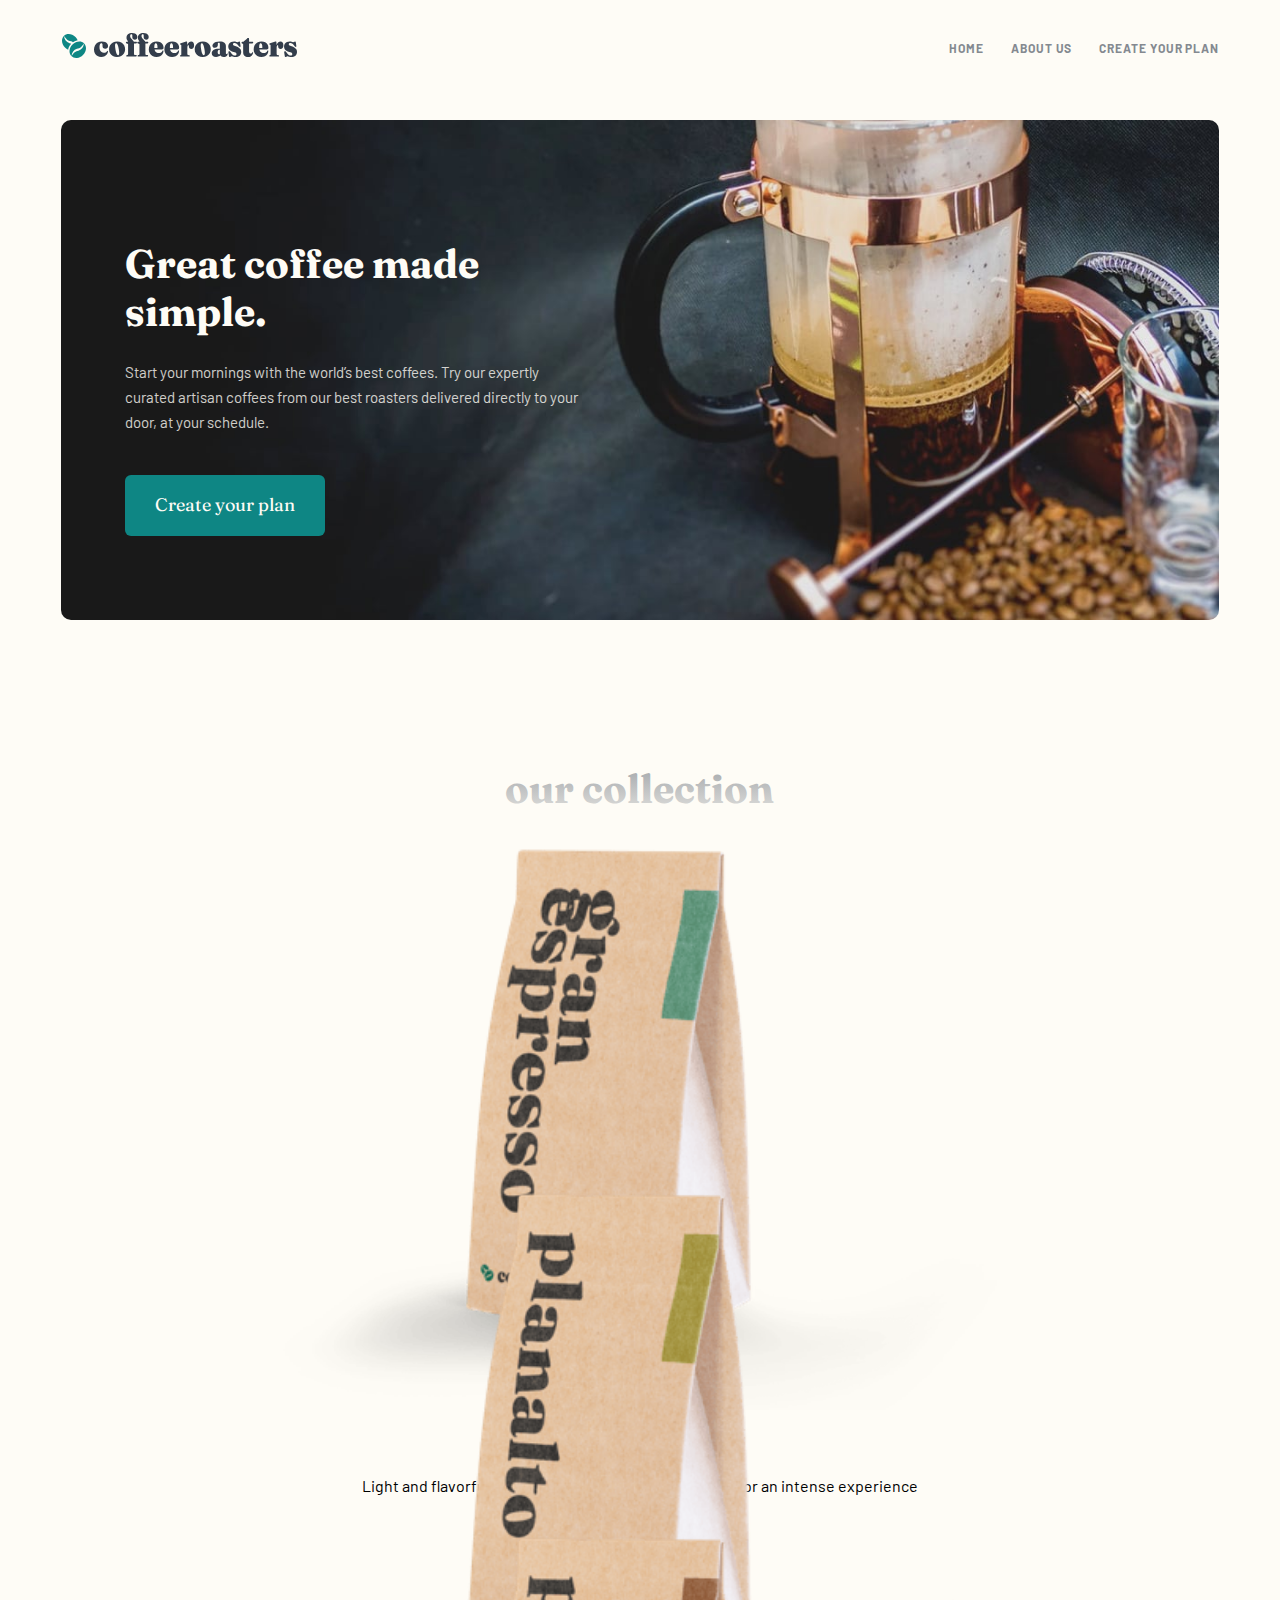
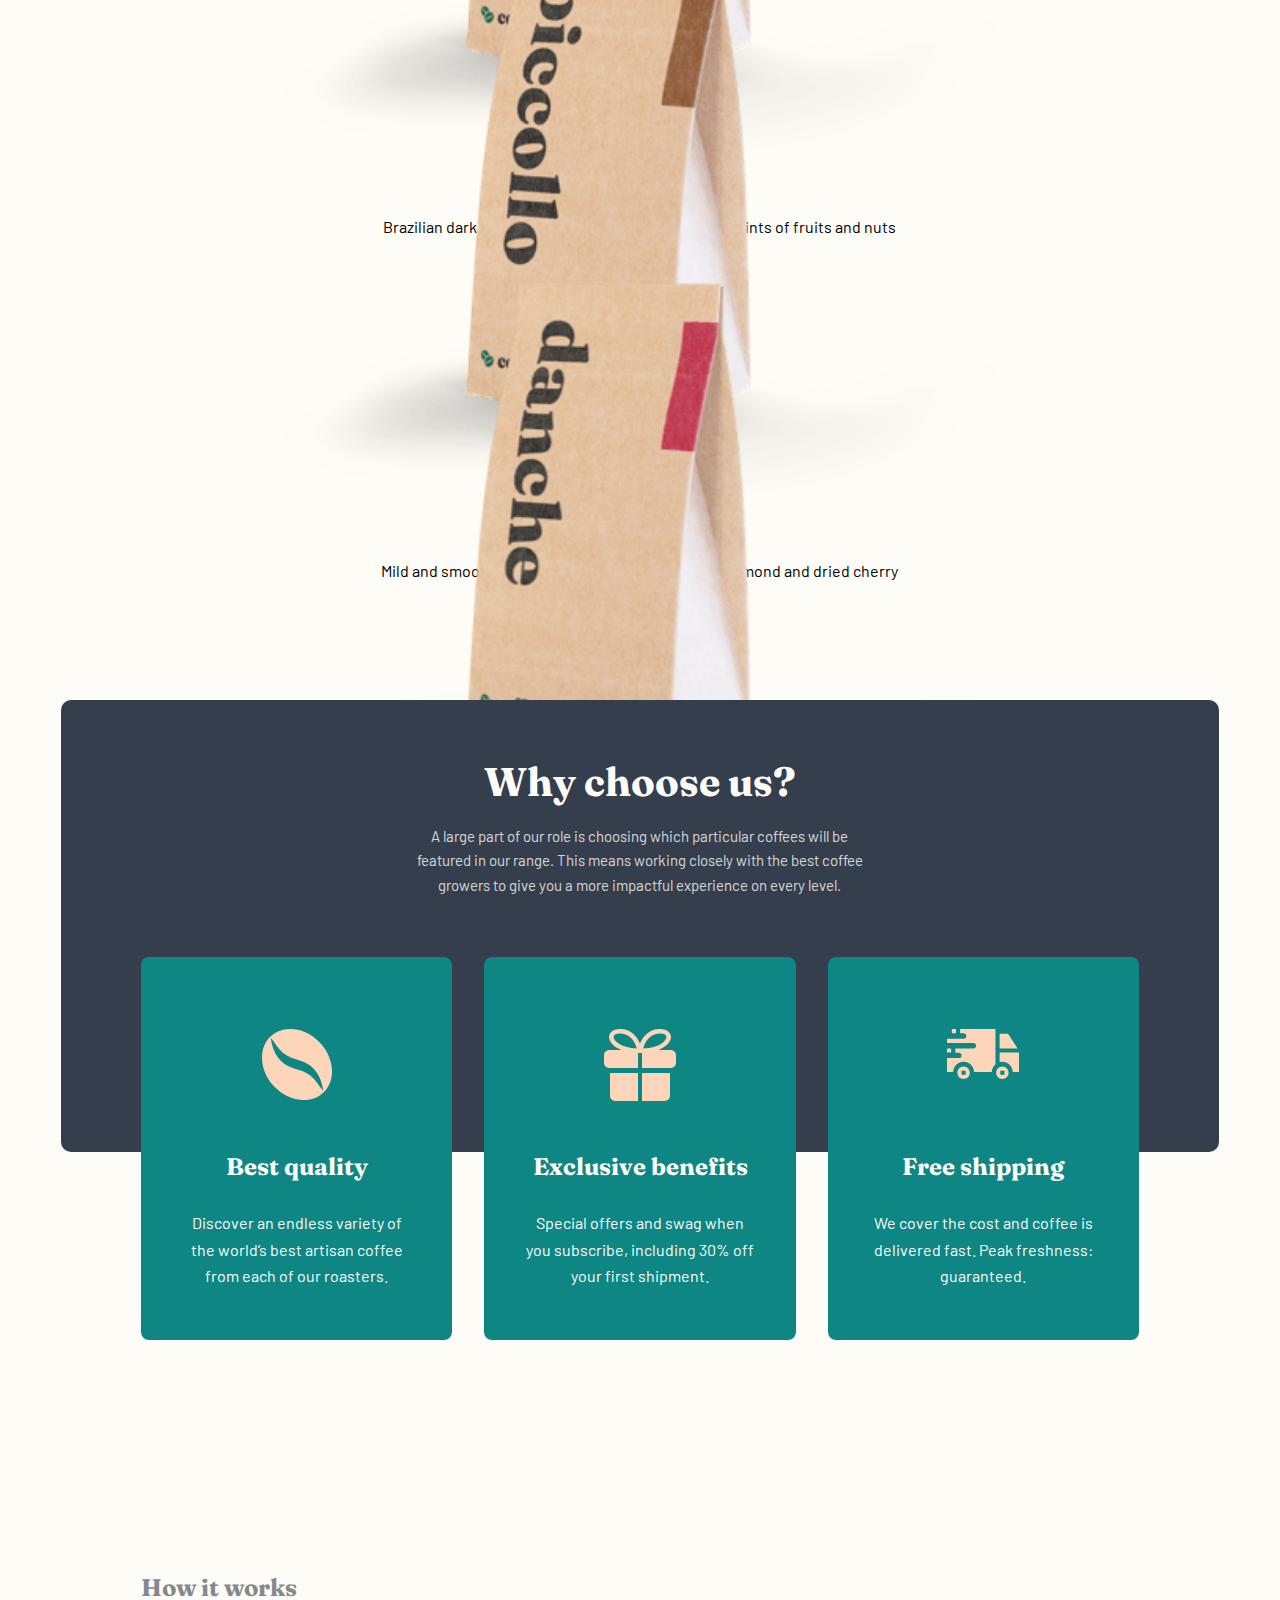
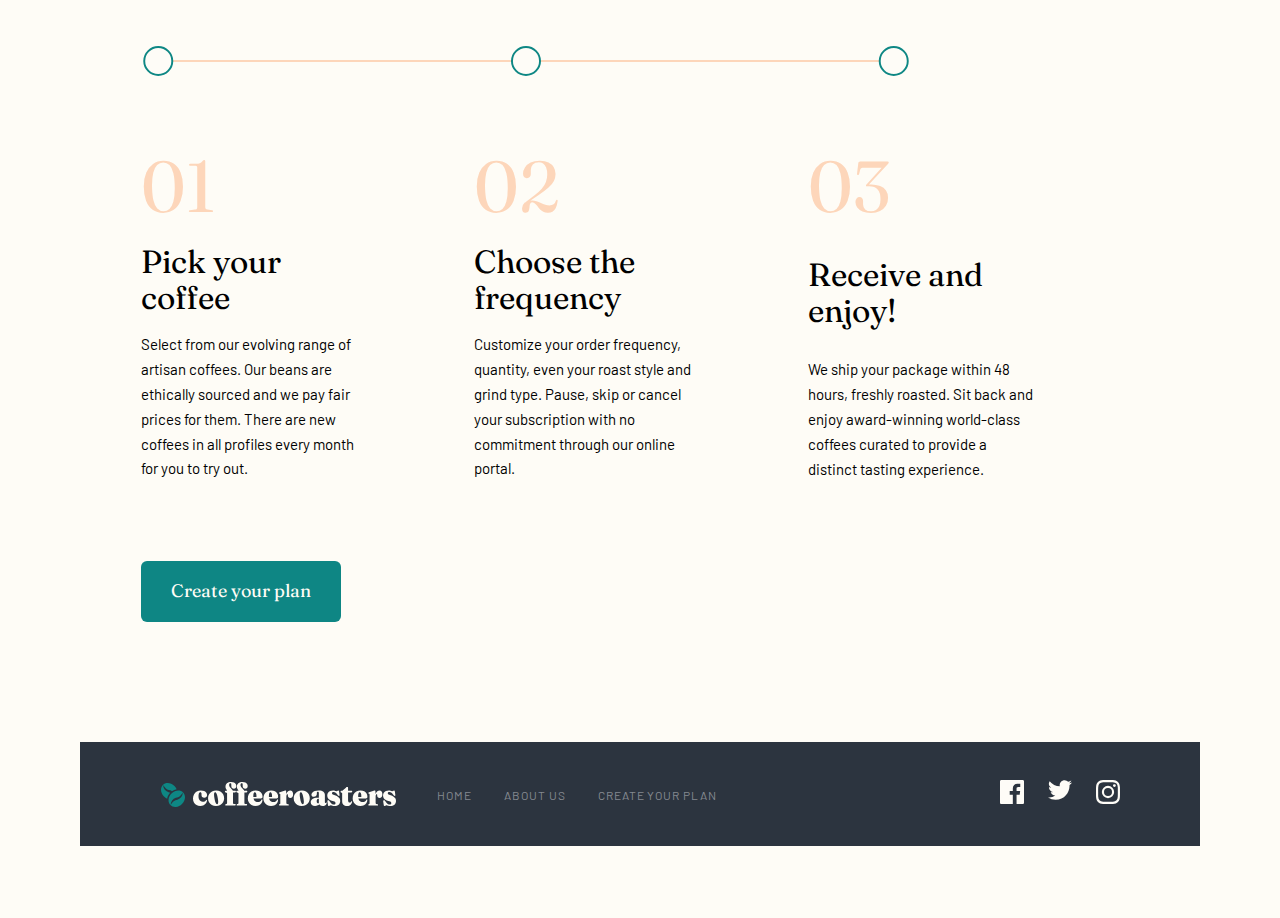
==== index.html @ 45016c1f "desktop build" ====
<!DOCTYPE html>
<html lang="en">
  <head>
    <meta charset="UTF-8" />
    <meta name="viewport" content="width=device-width, initial-scale=1.0" />

    <link
      rel="icon"
      type="image/png"
      sizes="32x32"
      href="./assets/favicon-32x32.png"
    />
    <link rel="preconnect" href="https://fonts.googleapis.com" />
    <link rel="preconnect" href="https://fonts.gstatic.com" crossorigin />
    <link
      href="https://fonts.googleapis.com/css2?family=Barlow:wght@400;700&family=Fraunces:wght@900&display=swap"
      rel="stylesheet"
    />
    <link rel="stylesheet" href="css/styles.css" />

    <title>Frontend Mentor | Coffeeroasters subscription site</title>
  </head>
  <body>
    <!-- Header START -->
    <header>
      <div class="brand">
        <img
          src="./assets/shared/desktop/logo.svg"
          alt="Coffeeroasters logotype"
        />
      </div>
      <nav class="main-navigation">
        <ul>
          <li><a href="./index.html">Home</a></li>
          <li><a href="./about.html">About Us</a></li>
          <li><a href="./plan.html">Create Your Plan</a></li>
        </ul>
      </nav>
      <div class="toggle">
        <img
          src="./assets/shared/mobile/icon-hamburger.svg"
          alt=""
          class="hamburger-open mobile-nav-open"
        />
        <img
          src="./assets/shared/mobile/icon-close.svg"
          alt="close the mobile menu"
          class="hamburger-close"
        />
      </div>
    </header>
    <!-- Header END -->

    <main class="container-outer">
      <!-- Hero Section START -->
      <section class="hero hero-lg hero-home">
        <div class="container">
          <h1 class="heading-lg">Great coffee made simple.</h1>
          <p class="intro-text">
            Start your mornings with the world’s best coffees. Try our expertly
            curated artisan coffees from our best roasters delivered directly to
            your door, at your schedule.
          </p>
          <button class="btn"><a href="./plan.html">Create your plan</a></button>
        </div>
      </section>
      <!-- Hero Section END -->

      <!-- Coffee Selection Section START -->
      <section class="coffee-collection">
        <div class="container">
          <h2 class="heading-lg">our collection</h2>
          <div class="coffee-sorts">
            <div class="sort">
              <img
                src="./assets/home/desktop/image-gran-espresso.png"
                alt="Bag of Gran Espresso coffee"
              />
              <div class="sort-description">
                <h4 class="heading-sm">Gran Espresso</h4>
                <p class="description">
                  Light and flavorful blend with cocoa and black pepper for an
                  intense experience
                </p>
              </div>
            </div>
            <div class="sort">
              <img
                src="/assets/home/desktop/image-planalto.png" alt="Bag of Planalto coffee"
              />
              <div class="sort-description">
                <h4 class="heading-sm">Planalto</h4>
                <p class="description">
                  Brazilian dark roast with rich and velvety body, and hints of
                  fruits and nuts
                </p>
              </div>
            </div>
            <div class="sort">
              <img
                src="./assets/home/desktop/image-piccollo.png"
                alt="Bag of Piccollo coffee"
              />
              <div class="sort-description">
                <h4 class="heading-sm">Piccollo</h4>
                <p class="description">
                  Mild and smooth blend featuring notes of toasted almond and
                  dried cherry
                </p>
              </div>
            </div>
            <div class="sort">
              <img
                src="./assets/home/desktop/image-danche.png"
                alt="Bag of Danche coffee"
              />
              <div class="sort-description">
                <h4 class="heading-sm">Danche</h4>
                <p class="description">
                  Ethiopian hand-harvested blend densely packed with vibrant
                  fruit notes
                </p>
              </div>
            </div>
          </div>
        </div>
      </section>
      <!-- Coffee Selection Section END -->

      <!-- Benefits Section START -->
      <section class="benefits">
        <div class="background">
          <div class="container">
            <h3 class="heading-md">Why choose us?</h3>
            <p>
              A large part of our role is choosing which particular coffees will
              be featured in our range. This means working closely with the best
              coffee growers to give you a more impactful experience on every
              level.
            </p>
          </div>
        </div>

        <div class="cards">
          <div class="card">
            <div class="img-wrapper">
              <img
                src="./assets/home/desktop/icon-coffee-bean.svg"
                alt="Coffee bean"
              />
            </div>
            <div class="card-wrapper">
              <h5 class="heading-sm">Best quality</h5>
              <p>
                Discover an endless variety of the world’s best artisan coffee
                from each of our roasters.
              </p>
            </div>
          </div>
          <div class="card">
            <div class="img-wrapper">
              <img src="./assets/home/desktop/icon-gift.svg" alt="Gift box" />
            </div>
            <div class="card-wrapper">
              <h5 class="heading-sm">Exclusive benefits</h5>
              <p>
                Special offers and swag when you subscribe, including 30% off
                your first shipment.
              </p>
            </div>
          </div>
          <div class="card">
            <div class="img-wrapper">
              <img
              src="./assets/home/desktop/icon-truck.svg"
              alt="Truck with delivery"
              />
            </div>
            <div class="card-wrapper">
              <h5 class="heading-sm">Free shipping</h5>
              <p>
                We cover the cost and coffee is delivered fast. Peak freshness:
                guaranteed.
              </p>
            </div>
          </div>
        </div>
      </section>
      <!-- Benefits Section END -->

      <!-- Create Your Plan Section START -->
      <section class="how-it-works">
        <h4 class="heading-sm">How it works</h4>
        <div class="circle-steps"></div>
        <div class="steps">
          <div class="step">
            <span class="number">01</span>
            <span class="heading-md">Pick your coffee</span>
            <p>
              Select from our evolving range of artisan coffees. Our beans are
              ethically sourced and we pay fair prices for them. There are new
              coffees in all profiles every month for you to try out.
            </p>
          </div>
          <div class="step">
            <span class="number">02</span>
            <span class="heading-md">Choose the frequency</span>
            <p>
              Customize your order frequency, quantity, even your roast style
              and grind type. Pause, skip or cancel your subscription with no
              commitment through our online portal.
            </p>
          </div>
          <div class="step">
            <span class="number">03</span>
            <span class="heading-md">Receive and enjoy!</span>
            <p>
              We ship your package within 48 hours, freshly roasted. Sit back
              and enjoy award-winning world-class coffees curated to provide a
              distinct tasting experience.
            </p>
          </div>
        </div>
        <button class="btn"><a href="./plan.html">Create your plan</a></button>
      </section>
      <!-- Create Your Plan Section END -->
    </main>

    <!-- Footer START -->
    <footer class="footer">
      <div class="footer-nav">
        <svg width="237" height="27" xmlns="http://www.w3.org/2000/svg">
          <g fill-rule="nonzero" fill="none">
            <path
              class="typeface"
              d="M40.237 24.95c1.304 0 2.444-.237 3.422-.71.978-.474 1.755-1.124 2.331-1.95.576-.827.907-1.78.994-2.86.011-.199-.019-.345-.09-.438a.374.374 0 00-.268-.157.623.623 0 00-.27.066c-.092.044-.22.143-.382.297-.294.562-.712.962-1.255 1.199-.544.237-1.217.355-2.021.355-.804 0-1.521-.21-2.152-.628-.63-.419-1.127-1.047-1.491-1.884-.364-.838-.546-1.874-.546-3.108 0-.86.079-1.581.236-2.165.158-.584.38-1.022.669-1.314.287-.292.61-.438.97-.438.358 0 .635.138.83.413.196.276.294.683.294 1.223v1.058c0 .893.23 1.595.693 2.108.461.512 1.138.768 2.029.768.87 0 1.556-.25 2.062-.752.505-.501.757-1.193.757-2.074 0-.838-.241-1.595-.725-2.273-.483-.678-1.184-1.215-2.102-1.612-.919-.396-2.046-.595-3.382-.595-1.565 0-2.934.35-4.108 1.05a7.38 7.38 0 00-2.746 2.86C33.33 14.594 33 15.963 33 17.495c0 1.587.315 2.934.945 4.041a6.4 6.4 0 002.584 2.537c1.092.584 2.328.876 3.708.876zm15.728-.033c1.619 0 3.04-.336 4.262-1.008 1.222-.672 2.179-1.584 2.869-2.735.69-1.152 1.034-2.455 1.034-3.91 0-1.531-.33-2.881-.994-4.05a7.107 7.107 0 00-2.77-2.743c-1.185-.661-2.57-.992-4.157-.992-1.597 0-3.01.342-4.237 1.025-1.228.683-2.19 1.606-2.885 2.769-.696 1.162-1.043 2.47-1.043 3.925 0 1.521.331 2.86.994 4.017a7.067 7.067 0 002.779 2.719c1.19.656 2.572.983 4.148.983zm1.239-1.719c-.337.066-.666-.082-.987-.446-.32-.364-.624-.975-.912-1.835-.288-.86-.563-1.989-.823-3.388-.25-1.4-.392-2.551-.424-3.455-.033-.903.032-1.586.195-2.05.163-.462.413-.732.75-.81.337-.065.666.084.986.447.32.364.628.975.921 1.835.294.86.57 1.989.831 3.388.261 1.4.405 2.554.432 3.463.027.91-.043 1.595-.212 2.058-.168.463-.42.727-.757.793zm17.781 1.422c.511 0 .766-.254.766-.76 0-.22-.06-.394-.179-.521-.12-.127-.304-.207-.554-.24l-1.402-.215a.589.589 0 01-.448-.297c-.092-.166-.138-.402-.138-.711V11.579h1.157c.608 0 1.054-.105 1.336-.315.283-.209.424-.479.424-.81 0-.22-.068-.382-.204-.487-.136-.105-.328-.157-.578-.157H72.75l-.015-.087a1.998 1.998 0 00-.264-.64l-.07-.108a8.286 8.286 0 00-.905-1.09 36.96 36.96 0 01-1.075-1.158 6.526 6.526 0 01-.905-1.297 3.138 3.138 0 01-.367-1.488c0-.518.104-.914.31-1.19.207-.275.51-.413.913-.413.315 0 .549.09.7.273.153.181.229.465.229.85v1.472c0 .837.239 1.51.717 2.016.478.507 1.108.76 1.89.76.707 0 1.286-.217 1.736-.652.451-.435.677-1.088.677-1.959 0-.738-.19-1.419-.57-2.041-.38-.623-.954-1.121-1.72-1.496S72.302 1 71.139 1c-1.804 0-3.195.433-4.173 1.298-.977.865-1.466 2.019-1.466 3.462 0 .606.081 1.116.244 1.53.163.412.348.768.554 1.065l.554.802c.123.178.199.363.23.556l.01.097h-1.43a.83.83 0 00-.508.145L65.1 10a.637.637 0 00-.203.488c0 .198.054.366.162.504.11.137.288.267.538.388l.946.314c.206.088.347.185.423.29a.643.643 0 01.115.388v9.554c0 .286-.05.507-.147.66a.73.73 0 01-.408.315l-.7.215a.978.978 0 00-.432.297.77.77 0 00-.139.48c0 .231.068.41.204.537.136.126.312.19.53.19h8.996zm11.377 0c.51 0 .766-.254.766-.76 0-.22-.06-.394-.18-.521-.119-.127-.304-.207-.554-.24l-1.401-.215a.589.589 0 01-.448-.297c-.093-.166-.139-.402-.139-.711V11.579h1.157c.609 0 1.054-.105 1.337-.315.282-.209.423-.479.423-.81 0-.22-.067-.382-.203-.487-.136-.105-.329-.157-.579-.157h-2.414l-.015-.087a1.998 1.998 0 00-.264-.64l-.07-.108a8.286 8.286 0 00-.904-1.09 36.96 36.96 0 01-1.076-1.158 6.526 6.526 0 01-.904-1.297 3.138 3.138 0 01-.367-1.488c0-.518.103-.914.31-1.19.206-.275.51-.413.912-.413.315 0 .55.09.701.273.152.181.228.465.228.85v1.472c0 .837.24 1.51.718 2.016.478.507 1.108.76 1.89.76.706 0 1.285-.217 1.736-.652.45-.435.676-1.088.676-1.959 0-.738-.19-1.419-.57-2.041-.38-.623-.954-1.121-1.72-1.496S83.678 1 82.515 1c-1.803 0-3.194.433-4.172 1.298-.978.865-1.467 2.019-1.467 3.462 0 .606.082 1.116.245 1.53.163.412.347.768.554 1.065l.554.802c.122.178.198.363.229.556l.011.097h-1.43a.83.83 0 00-.509.145l-.053.045a.637.637 0 00-.204.488c0 .198.054.366.163.504.109.137.288.267.538.388l.945.314c.207.088.348.185.424.29a.643.643 0 01.114.388v9.554c0 .286-.049.507-.147.66a.73.73 0 01-.407.315l-.701.215a.978.978 0 00-.432.297.77.77 0 00-.138.48c0 .231.067.41.203.537.136.126.313.19.53.19h8.997zm9.11.33c1.38 0 2.598-.27 3.652-.81 1.054-.54 1.874-1.258 2.46-2.157.588-.898.881-1.887.881-2.966 0-.21-.038-.359-.114-.447a.353.353 0 00-.277-.132.64.64 0 00-.27.074c-.102.05-.22.146-.35.29-.228.705-.676 1.256-1.344 1.653-.668.396-1.437.595-2.306.595-1.359 0-2.445-.466-3.26-1.397-.478-.546-.816-1.273-1.013-2.18l-.016-.076h7.45c.472 0 .841-.125 1.11-.374l.064-.064c.272-.292.407-.692.407-1.199 0-1.168-.274-2.228-.823-3.181-.548-.954-1.333-1.708-2.355-2.265-1.021-.556-2.238-.835-3.65-.835-1.663 0-3.087.33-4.271.992a6.684 6.684 0 00-2.714 2.769c-.624 1.184-.937 2.564-.937 4.14 0 1.499.323 2.818.97 3.959A6.821 6.821 0 0091.463 24c1.152.634 2.489.95 4.01.95zm-2.127-8.878a12.966 12.966 0 01-.024-.791c0-1.036.076-1.851.229-2.446.152-.595.347-1.017.586-1.265.24-.248.506-.372.799-.372.38 0 .736.325 1.068.976.33.65.497 1.73.497 3.24 0 .462-.207.693-.62.693h-2.533l-.002-.035zm17.71 8.878c1.38 0 2.596-.27 3.65-.81 1.054-.54 1.875-1.258 2.461-2.157.587-.898.88-1.887.88-2.966 0-.21-.038-.359-.114-.447a.353.353 0 00-.277-.132.64.64 0 00-.269.074c-.103.05-.22.146-.35.29-.228.705-.676 1.256-1.345 1.653-.668.396-1.437.595-2.306.595-1.358 0-2.445-.466-3.26-1.397-.477-.546-.815-1.273-1.013-2.18l-.016-.076h7.451c.471 0 .841-.125 1.109-.374l.065-.064c.271-.292.407-.692.407-1.199 0-1.168-.274-2.228-.823-3.181-.549-.954-1.334-1.708-2.355-2.265-1.022-.556-2.239-.835-3.651-.835-1.663 0-3.086.33-4.27.992a6.684 6.684 0 00-2.714 2.769c-.625 1.184-.937 2.564-.937 4.14 0 1.499.323 2.818.97 3.959A6.821 6.821 0 00107.044 24c1.152.634 2.488.95 4.01.95zm-2.129-8.878a12.966 12.966 0 01-.023-.791c0-1.036.076-1.851.228-2.446.152-.595.348-1.017.587-1.265s.505-.372.798-.372c.38 0 .737.325 1.068.976.331.65.497 1.73.497 3.24 0 .462-.206.693-.62.693h-2.533l-.002-.035zm19.079 8.548c.26 0 .46-.069.595-.207a.732.732 0 00.204-.537.82.82 0 00-.147-.488c-.098-.137-.26-.223-.489-.256l-1.222-.248a.647.647 0 01-.457-.339c-.098-.181-.146-.427-.146-.735v-5.818c0-.65.038-1.185.114-1.604.076-.418.187-.73.334-.933.146-.204.318-.306.513-.306.196 0 .337.071.424.215.087.143.136.341.147.595l.016.66c.022.75.225 1.329.611 1.736.386.408.98.612 1.785.612.826 0 1.5-.298 2.02-.893.522-.595.783-1.526.783-2.793 0-1.278-.25-2.231-.75-2.86-.5-.628-1.217-.942-2.151-.942-.771 0-1.483.24-2.135.72-.652.479-1.176 1.211-1.573 2.198a6.529 6.529 0 00-.182.515l-.028.094-.124-2.568c-.029-.304-.082-.525-.158-.663l-.03-.048c-.092-.132-.23-.198-.415-.198-.13 0-.288.022-.473.066a4.95 4.95 0 00-.684.231l-4.63 1.34c-.26.098-.445.217-.553.355a.74.74 0 00-.163.47.64.64 0 00.106.38c.07.1.182.194.334.282l.424.05a.618.618 0 01.301.272c.06.116.09.306.09.57v8.397c0 .33-.027.568-.082.71a.552.552 0 01-.293.315l-.375.149c-.141.099-.253.206-.334.322a.743.743 0 00-.122.438c0 .231.068.413.203.545.136.133.324.199.563.199h8.149zm13.626.297c1.619 0 3.04-.336 4.262-1.008 1.222-.672 2.178-1.584 2.868-2.735.69-1.152 1.035-2.455 1.035-3.91 0-1.531-.331-2.881-.994-4.05a7.107 7.107 0 00-2.77-2.743c-1.185-.661-2.57-.992-4.157-.992-1.597 0-3.01.342-4.238 1.025-1.227.683-2.189 1.606-2.884 2.769-.696 1.162-1.043 2.47-1.043 3.925 0 1.521.33 2.86.994 4.017a7.067 7.067 0 002.779 2.719c1.19.656 2.572.983 4.148.983zm1.238-1.719c-.336.066-.665-.082-.986-.446-.32-.364-.624-.975-.912-1.835-.288-.86-.563-1.989-.824-3.388-.25-1.4-.39-2.551-.423-3.455-.033-.903.032-1.586.195-2.05.163-.462.413-.732.75-.81.337-.065.666.084.986.447.32.364.628.975.921 1.835.293.86.57 1.989.831 3.388.261 1.4.405 2.554.432 3.463.027.91-.043 1.595-.212 2.058-.168.463-.42.727-.758.793zm19.852 1.752c.913 0 1.663-.168 2.25-.504.586-.336 1.023-.735 1.311-1.198.288-.463.432-.887.432-1.273a.751.751 0 00-.106-.413.324.324 0 00-.285-.165.32.32 0 00-.147.033.325.325 0 00-.114.099c-.054.198-.138.336-.252.413a.643.643 0 01-.367.116c-.185 0-.323-.064-.416-.19-.092-.127-.138-.295-.138-.504v-7.306c0-1.455-.492-2.581-1.475-3.38-.984-.8-2.524-1.199-4.62-1.199-1.63 0-2.992.204-4.084.612-1.092.408-1.912.928-2.46 1.562-.55.634-.824 1.28-.824 1.942 0 .705.204 1.242.611 1.612.408.369.997.553 1.769.553.945 0 1.69-.256 2.233-.768.543-.513.815-1.177.815-1.992v-1.256c0-.309.095-.548.285-.72.19-.17.426-.255.709-.255.304 0 .546.113.725.338.18.226.27.532.27.918l-.001 4.818-.087-.019a5.455 5.455 0 00-.91-.087l-.176-.001c-2.337 0-4.078.396-5.224 1.19-1.146.793-1.72 1.9-1.72 3.322 0 1.08.394 1.967 1.182 2.661.788.694 1.834 1.041 3.137 1.041.978 0 1.891-.2 2.739-.603.635-.302 1.152-.698 1.55-1.188l.022-.03.024.075c.125.357.354.677.688.96l.103.084c.603.468 1.454.702 2.551.702zm-4.563-2.578c-.435 0-.786-.18-1.052-.537-.266-.358-.4-.907-.4-1.645 0-.771.129-1.355.384-1.752s.595-.595 1.019-.595c.25 0 .467.025.652.074l.08.025v4.242l-.052.03c-.174.09-.353.142-.538.155l-.093.003zM174.212 25c1.934 0 3.417-.446 4.45-1.339 1.032-.892 1.548-2.11 1.548-3.653 0-.936-.174-1.757-.522-2.463-.348-.705-.956-1.33-1.825-1.876-.87-.545-2.092-1.06-3.668-1.545-.586-.187-1.04-.377-1.36-.57-.321-.193-.541-.4-.66-.62-.12-.22-.18-.457-.18-.71 0-.376.136-.679.408-.91.271-.231.673-.347 1.206-.347.739 0 1.437.248 2.094.744.657.496 1.383 1.344 2.176 2.545.206.254.413.438.62.554.206.116.401.151.586.107a.574.574 0 00.424-.454c.054-.237.043-.576-.033-1.017l-.424-3.041c-.043-.32-.125-.545-.244-.678a.607.607 0 00-.473-.198c-.174 0-.39.06-.652.182-.26.121-.519.245-.774.372-.255.126-.448.19-.578.19-.12 0-.297-.066-.53-.199-.234-.132-.562-.264-.986-.396-.424-.133-.973-.199-1.646-.199-1.12 0-2.127.204-3.024.612-.896.408-1.603.989-2.119 1.744-.516.755-.774 1.655-.774 2.702 0 .926.193 1.736.579 2.43.386.694.975 1.29 1.768 1.785.793.496 1.793.898 3 1.207.781.209 1.382.421 1.8.636.418.215.706.45.864.703.158.253.236.534.236.842 0 .408-.136.744-.407 1.009-.272.264-.685.396-1.239.396a3.417 3.417 0 01-1.491-.338c-.473-.226-.96-.615-1.459-1.166-.5-.55-1.06-1.305-1.679-2.264-.184-.254-.394-.43-.627-.53a.84.84 0 00-.71.017c-.227.089-.374.276-.44.562-.064.287-.048.64.05 1.058l.505 3.29c.076.33.185.55.326.66.141.11.293.166.456.166.185 0 .41-.06.677-.182l.798-.363c.267-.122.481-.182.644-.182.163 0 .378.06.644.182a7.51 7.51 0 001.043.363c.43.121.97.182 1.622.182zm12.908-.05c.978 0 1.826-.19 2.543-.57a4.366 4.366 0 001.703-1.587c.418-.677.666-1.462.742-2.355.01-.253-.025-.421-.106-.504a.242.242 0 00-.286-.058c-.13.198-.266.397-.407.595-.141.198-.29.377-.448.537-.158.16-.334.29-.53.389-.195.099-.407.148-.636.148-.532 0-.937-.198-1.214-.595-.277-.396-.415-1.008-.415-1.834v-7.537h2.444c.555 0 .97-.096 1.244-.286l.06-.045c.272-.22.408-.485.408-.793 0-.22-.065-.383-.196-.488-.13-.105-.315-.157-.554-.157h-3.407V6.85c0-.294-.055-.518-.167-.672l-.044-.055c-.142-.154-.337-.231-.587-.231a1.21 1.21 0 00-.652.206 2.83 2.83 0 00-.652.603l-3.015 2.53c-.185.23-.332.385-.44.462a.541.541 0 01-.31.116h-.799a.861.861 0 00-.603.223.738.738 0 00-.244.57c0 .188.027.345.081.471.055.127.174.235.359.323l.766.248c.174.077.283.176.326.297.043.121.065.298.065.53v7.47c0 1.73.416 2.997 1.247 3.802.831.804 2.073 1.206 3.724 1.206zm13.218 0c1.38 0 2.597-.27 3.651-.81 1.054-.54 1.875-1.258 2.462-2.157.586-.898.88-1.887.88-2.966 0-.21-.038-.359-.114-.447a.353.353 0 00-.278-.132.64.64 0 00-.268.074c-.104.05-.22.146-.35.29-.23.705-.677 1.256-1.346 1.653-.668.396-1.437.595-2.306.595-1.358 0-2.445-.466-3.26-1.397-.477-.546-.815-1.273-1.013-2.18l-.016-.076h7.451c.472 0 .841-.125 1.109-.374l.065-.064c.271-.292.407-.692.407-1.199 0-1.168-.274-2.228-.823-3.181-.549-.954-1.334-1.708-2.355-2.265-1.022-.556-2.238-.835-3.651-.835-1.662 0-3.086.33-4.27.992a6.684 6.684 0 00-2.714 2.769c-.625 1.184-.937 2.564-.937 4.14 0 1.499.323 2.818.97 3.959A6.821 6.821 0 00196.329 24c1.152.634 2.488.95 4.01.95zm-2.128-8.878a12.966 12.966 0 01-.023-.791c0-1.036.076-1.851.228-2.446.152-.595.348-1.017.587-1.265.24-.248.505-.372.799-.372.38 0 .736.325 1.067.976.332.65.497 1.73.497 3.24 0 .462-.206.693-.619.693h-2.534l-.002-.035zm19.08 8.548c.26 0 .458-.069.594-.207a.732.732 0 00.204-.537.82.82 0 00-.147-.488c-.098-.137-.26-.223-.489-.256l-1.222-.248a.647.647 0 01-.457-.339c-.097-.181-.146-.427-.146-.735v-5.818c0-.65.038-1.185.114-1.604.076-.418.187-.73.334-.933.147-.204.318-.306.513-.306.196 0 .337.071.424.215.087.143.136.341.147.595l.016.66c.022.75.225 1.329.611 1.736.386.408.98.612 1.785.612.826 0 1.5-.298 2.021-.893.522-.595.782-1.526.782-2.793 0-1.278-.25-2.231-.75-2.86-.5-.628-1.216-.942-2.15-.942-.772 0-1.484.24-2.136.72-.652.479-1.176 1.211-1.573 2.198a6.529 6.529 0 00-.182.515l-.028.095-.124-2.569c-.029-.304-.081-.525-.158-.663l-.03-.048c-.092-.132-.23-.198-.415-.198-.13 0-.288.022-.473.066a4.95 4.95 0 00-.684.231l-4.629 1.34c-.26.098-.446.217-.554.355a.74.74 0 00-.163.47.64.64 0 00.106.38c.07.1.182.194.334.282l.424.05a.618.618 0 01.301.272c.06.116.09.306.09.57v8.397c0 .33-.027.568-.082.71a.552.552 0 01-.293.315l-.375.149c-.141.099-.253.206-.334.322a.743.743 0 00-.122.438c0 .231.068.413.203.545.136.133.324.199.563.199h8.15zm12.712.38c1.934 0 3.417-.446 4.45-1.339 1.032-.892 1.548-2.11 1.548-3.653 0-.936-.174-1.757-.522-2.463-.347-.705-.956-1.33-1.825-1.876-.87-.545-2.092-1.06-3.667-1.545-.587-.187-1.04-.377-1.361-.57-.32-.193-.54-.4-.66-.62-.12-.22-.18-.457-.18-.71 0-.376.136-.679.408-.91.272-.231.674-.347 1.206-.347.739 0 1.437.248 2.094.744.658.496 1.383 1.344 2.176 2.545.207.254.413.438.62.554.206.116.402.151.586.107a.574.574 0 00.424-.454c.054-.237.044-.576-.032-1.017l-.424-3.041c-.044-.32-.125-.545-.245-.678a.607.607 0 00-.472-.198c-.174 0-.392.06-.652.182-.261.121-.52.245-.774.372-.256.126-.449.19-.58.19-.119 0-.295-.066-.529-.199-.233-.132-.562-.264-.986-.396-.424-.133-.972-.199-1.646-.199-1.12 0-2.127.204-3.023.612-.897.408-1.603.989-2.12 1.744-.515.755-.773 1.655-.773 2.702 0 .926.192 1.736.578 2.43.386.694.975 1.29 1.769 1.785.793.496 1.792.898 2.999 1.207.782.209 1.382.421 1.8.636.419.215.707.45.864.703.158.253.237.534.237.842 0 .408-.136.744-.408 1.009-.271.264-.684.396-1.238.396a3.417 3.417 0 01-1.492-.338c-.472-.226-.959-.615-1.459-1.166-.5-.55-1.059-1.305-1.678-2.264-.185-.254-.394-.43-.628-.53a.84.84 0 00-.709.017c-.228.089-.375.276-.44.562-.065.287-.049.64.049 1.058l.505 3.29c.076.33.185.55.326.66.142.11.294.166.457.166.184 0 .41-.06.676-.182l.799-.363c.266-.122.48-.182.643-.182.163 0 .378.06.644.182a7.51 7.51 0 001.043.363c.43.121.97.182 1.622.182z"
              fill="#333D4B"
            />
            <path
              d="M23.123 11.378c2.89 2.89 2.387 8.1-1.126 11.613-1.688 1.687-3.813 2.74-5.987 2.965-.29.029-.576.044-.856.044-1.87 0-3.539-.656-4.769-1.886-1.416-1.414-2.07-3.412-1.839-5.625.224-2.173 1.277-4.299 2.964-5.986 3.515-3.512 8.724-4.019 11.613-1.125zm-.18.18c-.961 1.16-1.67 2.482-2.851 3.453-1.257 1.033-2.64 1.41-4.161 1.85-3.338.97-4.988 3.791-5.369 7.075 1.043-1.253 1.808-2.657 3.125-3.663 1.152-.88 2.398-1.227 3.754-1.598 3.411-.936 5.105-3.781 5.502-7.117zM14.49 5.003a10.573 10.573 0 012.165 3.151c-1.68.29-3.308.992-4.75 2.046a7.17 7.17 0 00-1.837-.84c-1.519-.44-2.903-.816-4.16-1.85-1.18-.971-1.889-2.296-2.852-3.454.396 3.336 2.091 6.182 5.502 7.118.576.157 1.128.32 1.666.511-1.626 1.713-2.696 3.8-3.07 5.97A10.607 10.607 0 014 15.491C.492 11.978-.014 6.768 2.877 3.878 5.766.986 10.975 1.49 14.489 5.003z"
              fill="#0E8784"
            />
          </g>
        </svg>
        <ul>
          <li><a href="#" class="footer-nav-links">Home</a></li>
          <li><a href="#" class="footer-nav-links">About us</a></li>
          <li><a href="#" class="footer-nav-links">Create your plan</a></li>
        </ul>
      </div>
      <div class="social-media-links">
        <a href="#"
          ><svg xmlns="http://www.w3.org/2000/svg" width="24" height="24"><path d="M22.675 0H1.325C.593 0 0 .593 0 1.325v21.351C0 23.407.593 24 1.325 24H12.82v-9.294H9.692v-3.622h3.128V8.413c0-3.1 1.893-4.788 4.659-4.788 1.325 0 2.463.099 2.795.143v3.24l-1.918.001c-1.504 0-1.795.715-1.795 1.763v2.313h3.587l-.467 3.622h-3.12V24h6.116c.73 0 1.323-.593 1.323-1.325V1.325C24 .593 23.407 0 22.675 0z"/></svg></a>
        <a href="#"
          ><svg xmlns="http://www.w3.org/2000/svg" width="24" height="20"><path d="M24 2.557a9.83 9.83 0 01-2.828.775A4.932 4.932 0 0023.337.608a9.864 9.864 0 01-3.127 1.195A4.916 4.916 0 0016.616.248c-3.179 0-5.515 2.966-4.797 6.045A13.978 13.978 0 011.671 1.149a4.93 4.93 0 001.523 6.574 4.903 4.903 0 01-2.229-.616c-.054 2.281 1.581 4.415 3.949 4.89a4.935 4.935 0 01-2.224.084 4.928 4.928 0 004.6 3.419A9.9 9.9 0 010 17.54a13.94 13.94 0 007.548 2.212c9.142 0 14.307-7.721 13.995-14.646A10.025 10.025 0 0024 2.557z"/></svg></a>
        <a href="#"
          ><svg xmlns="http://www.w3.org/2000/svg" width="24" height="24"><path d="M12 2.163c3.204 0 3.584.012 4.85.07 3.252.148 4.771 1.691 4.919 4.919.058 1.265.069 1.645.069 4.849 0 3.205-.012 3.584-.069 4.849-.149 3.225-1.664 4.771-4.919 4.919-1.266.058-1.644.07-4.85.07-3.204 0-3.584-.012-4.849-.07-3.26-.149-4.771-1.699-4.919-4.92-.058-1.265-.07-1.644-.07-4.849 0-3.204.013-3.583.07-4.849.149-3.227 1.664-4.771 4.919-4.919 1.266-.057 1.645-.069 4.849-.069zM12 0C8.741 0 8.333.014 7.053.072 2.695.272.273 2.69.073 7.052.014 8.333 0 8.741 0 12c0 3.259.014 3.668.072 4.948.2 4.358 2.618 6.78 6.98 6.98C8.333 23.986 8.741 24 12 24c3.259 0 3.668-.014 4.948-.072 4.354-.2 6.782-2.618 6.979-6.98.059-1.28.073-1.689.073-4.948 0-3.259-.014-3.667-.072-4.947-.196-4.354-2.617-6.78-6.979-6.98C15.668.014 15.259 0 12 0zm0 5.838a6.162 6.162 0 100 12.324 6.162 6.162 0 000-12.324zM12 16a4 4 0 110-8 4 4 0 010 8zm6.406-11.845a1.44 1.44 0 100 2.881 1.44 1.44 0 000-2.881z"/></svg></a>
      </div>
    </footer>
    <!-- Footer END -->

    <script src="scripts.js"></script>
  </body>
</html>
---- css/styles.css ----
/*! normalize.css v8.0.1 | MIT License | github.com/necolas/normalize.css */
/* Document
   ========================================================================== */
/**
 * 1. Correct the line height in all browsers.
 * 2. Prevent adjustments of font size after orientation changes in iOS.
 */
*, *:before, *:after {
  margin: 0;
  box-sizing: border-box;
}

html {
  line-height: 1.15;
  /* 1 */
  -webkit-text-size-adjust: 100%;
  /* 2 */
}

/* Sections
   ========================================================================== */
/**
 * Remove the margin in all browsers.
 */
body {
  margin: 0;
}

/**
 * Render the `main` element consistently in IE.
 */
main {
  display: block;
}

/**
 * Correct the font size and margin on `h1` elements within `section` and
 * `article` contexts in Chrome, Firefox, and Safari.
 */
h1 {
  font-size: 2em;
}

/* Grouping content
   ========================================================================== */
/**
 * 1. Add the correct box sizing in Firefox.
 * 2. Show the overflow in Edge and IE.
 */
hr {
  box-sizing: content-box;
  /* 1 */
  height: 0;
  /* 1 */
  overflow: visible;
  /* 2 */
}

/**
 * 1. Correct the inheritance and scaling of font size in all browsers.
 * 2. Correct the odd `em` font sizing in all browsers.
 */
pre {
  font-family: monospace, monospace;
  /* 1 */
  font-size: 1em;
  /* 2 */
}

/* Text-level semantics
   ========================================================================== */
/**
 * Remove the gray background on active links in IE 10.
 */
a {
  background-color: transparent;
}

/**
 * 1. Remove the bottom border in Chrome 57-
 * 2. Add the correct text decoration in Chrome, Edge, IE, Opera, and Safari.
 */
abbr[title] {
  border-bottom: none;
  /* 1 */
  text-decoration: underline;
  /* 2 */
  text-decoration: underline dotted;
  /* 2 */
}

/**
 * Add the correct font weight in Chrome, Edge, and Safari.
 */
b,
strong {
  font-weight: bolder;
}

/**
 * 1. Correct the inheritance and scaling of font size in all browsers.
 * 2. Correct the odd `em` font sizing in all browsers.
 */
code,
kbd,
samp {
  font-family: monospace, monospace;
  /* 1 */
  font-size: 1em;
  /* 2 */
}

/**
 * Add the correct font size in all browsers.
 */
small {
  font-size: 80%;
}

/**
 * Prevent `sub` and `sup` elements from affecting the line height in
 * all browsers.
 */
sub,
sup {
  font-size: 75%;
  line-height: 0;
  position: relative;
  vertical-align: baseline;
}

sub {
  bottom: -0.25em;
}

sup {
  top: -0.5em;
}

/* Embedded content
   ========================================================================== */
/**
 * Remove the border on images inside links in IE 10.
 */
img {
  border-style: none;
}

/* Forms
   ========================================================================== */
/**
 * 1. Change the font styles in all browsers.
 * 2. Remove the margin in Firefox and Safari.
 */
button,
input,
optgroup,
select,
textarea {
  font-family: inherit;
  /* 1 */
  font-size: 100%;
  /* 1 */
  line-height: 1.15;
  /* 1 */
  margin: 0;
  /* 2 */
}

/**
 * Show the overflow in IE.
 * 1. Show the overflow in Edge.
 */
button,
input {
  /* 1 */
  overflow: visible;
}

/**
 * Remove the inheritance of text transform in Edge, Firefox, and IE.
 * 1. Remove the inheritance of text transform in Firefox.
 */
button,
select {
  /* 1 */
  text-transform: none;
}

/**
 * Correct the inability to style clickable types in iOS and Safari.
 */
button,
[type=button],
[type=reset],
[type=submit] {
  -webkit-appearance: button;
}

/**
 * Remove the inner border and padding in Firefox.
 */
button::-moz-focus-inner,
[type=button]::-moz-focus-inner,
[type=reset]::-moz-focus-inner,
[type=submit]::-moz-focus-inner {
  border-style: none;
  padding: 0;
}

/**
 * Restore the focus styles unset by the previous rule.
 */
button:-moz-focusring,
[type=button]:-moz-focusring,
[type=reset]:-moz-focusring,
[type=submit]:-moz-focusring {
  outline: 1px dotted ButtonText;
}

/**
 * Correct the padding in Firefox.
 */
fieldset {
  padding: 0.35em 0.75em 0.625em;
}

/**
 * 1. Correct the text wrapping in Edge and IE.
 * 2. Correct the color inheritance from `fieldset` elements in IE.
 * 3. Remove the padding so developers are not caught out when they zero out
 *    `fieldset` elements in all browsers.
 */
legend {
  box-sizing: border-box;
  /* 1 */
  color: inherit;
  /* 2 */
  display: table;
  /* 1 */
  max-width: 100%;
  /* 1 */
  padding: 0;
  /* 3 */
  white-space: normal;
  /* 1 */
}

/**
 * Add the correct vertical alignment in Chrome, Firefox, and Opera.
 */
progress {
  vertical-align: baseline;
}

/**
 * Remove the default vertical scrollbar in IE 10+.
 */
textarea {
  overflow: auto;
}

/**
 * 1. Add the correct box sizing in IE 10.
 * 2. Remove the padding in IE 10.
 */
[type=checkbox],
[type=radio] {
  box-sizing: border-box;
  /* 1 */
  padding: 0;
  /* 2 */
}

/**
 * Correct the cursor style of increment and decrement buttons in Chrome.
 */
[type=number]::-webkit-inner-spin-button,
[type=number]::-webkit-outer-spin-button {
  height: auto;
}

/**
 * 1. Correct the odd appearance in Chrome and Safari.
 * 2. Correct the outline style in Safari.
 */
[type=search] {
  -webkit-appearance: textfield;
  /* 1 */
  outline-offset: -2px;
  /* 2 */
}

/**
 * Remove the inner padding in Chrome and Safari on macOS.
 */
[type=search]::-webkit-search-decoration {
  -webkit-appearance: none;
}

/**
 * 1. Correct the inability to style clickable types in iOS and Safari.
 * 2. Change font properties to `inherit` in Safari.
 */
::-webkit-file-upload-button {
  -webkit-appearance: button;
  /* 1 */
  font: inherit;
  /* 2 */
}

/* Interactive
   ========================================================================== */
/*
 * Add the correct display in Edge, IE 10+, and Firefox.
 */
details {
  display: block;
}

/*
 * Add the correct display in all browsers.
 */
summary {
  display: list-item;
}

/* Misc
   ========================================================================== */
/**
 * Add the correct display in IE 10+.
 */
template {
  display: none;
}

/**
 * Add the correct display in IE 10.
 */
[hidden] {
  display: none;
}

.heading-sm,
.heading-md,
.heading-lg,
.heading-xlg {
  font-family: "Fraunces", serif;
}

body {
  font-family: "Barlow", sans-serif;
}

.heading-xlg {
  font-size: 2.5rem;
  line-height: 1;
}

.heading-lg {
  font-size: 2.5rem;
  line-height: 3rem;
}

.heading-md {
  font-size: 1.75rem;
  line-height: 2.25rem;
}

.heading-sm {
  font-size: 1.5rem;
  line-height: 2;
}

p {
  line-height: 1.66;
}

body {
  background-color: #fefcf6;
}

.preventScroll {
  overflow-y: hidden;
}

a {
  cursor: pointer;
  text-decoration: none;
}

.btn {
  width: fit-content;
  margin: 0 auto;
  padding: 20px 30px;
  color: #fefcf6;
  background-color: #0e8684;
  border-radius: 6px;
  border: none;
  font-family: "Fraunces", serif;
  font-size: 1.125rem;
  cursor: pointer;
}
.btn a {
  color: #fefcf6;
  text-decoration: none;
  cursor: pointer;
}

.btn:hover {
  background-color: #65d2d0;
}

.modal {
  position: fixed;
  /* display: flex; */
  display: none;
  align-items: center;
  height: 100vh;
  top: 0;
  left: 0;
  right: 0;
  /* padding-top: 2.2rem;
  padding-bottom: 2.2rem; */
  background-color: rgba(0, 0, 0, 0.5);
}
.modal-content > * {
  padding-left: 1.5rem;
  padding-right: 1.5rem;
}
.modal .heading-md {
  color: white;
  background-color: #343e4c;
  display: block;
  padding-top: 1.75rem;
  padding-bottom: 1.75rem;
  border-top-left-radius: 0.5rem;
  border-top-right-radius: 0.5rem;
}
.modal p.order {
  color: #848990;
  margin-top: 0;
  padding-top: 2.5rem;
}
.modal .text {
  color: #343e4c;
  opacity: 0.8;
}
.modal .modal-wrapper {
  padding-top: 2.5rem;
  background-color: white;
  border-bottom-left-radius: 0.5rem;
  border-bottom-right-radius: 0.5rem;
}
.modal .btn {
  width: 100%;
  margin: 1.5rem 0;
}
.modal .modal-order-description {
  font-family: "Fraunces", serif;
  font-size: 1.5rem;
  line-height: 2.5rem;
  color: #848990;
}
.modal .modal-content {
  position: relative;
}

@media only screen and (min-width: 420px) and (max-width: 768px) {
  .modal .heading-md {
    font-size: 2.5rem;
  }

  .modal .container {
    width: 70%;
  }

  .modal-content > * {
    padding-left: 2.5rem;
    padding-right: 2.5rem;
  }

  .modal .text {
    margin-top: 0.75rem;
    margin-bottom: 1.75rem;
  }
}
@media only screen and (min-width: 420px) {
  .modal .btn {
    margin-bottom: 3.5rem;
    width: 50%;
  }

  .button-wrapper {
    display: flex;
    align-items: baseline;
    justify-content: space-between;
  }

  .order-price {
    font-size: 2rem;
    font-family: "Fraunces", serif;
  }
}
#close-modal {
  position: absolute;
  top: 2.75rem;
  right: 0.5rem;
  cursor: pointer;
}

header {
  position: relative;
  margin: 2rem auto 2.5rem;
  padding-left: 6.5%;
  padding-right: 6.5%;
}

.brand {
  width: 50%;
}
.brand img {
  max-width: 100%;
}

.toggle {
  position: absolute;
  top: 50%;
  right: 6.5%;
  transform: translateY(-50%);
  width: 15px;
  height: 16px;
}

.hamburger-open {
  /* display: block; */
  position: absolute;
  top: 50%;
  right: 0;
  transform: translateY(-50%);
  transition: all 0.4s ease-in-out;
  opacity: 0;
}

.hamburger-close {
  position: absolute;
  top: 50%;
  right: 0;
  transform: translateY(-50%);
  transition: all 0.4s ease-in-out;
  opacity: 0;
}

.mobile-nav-open {
  opacity: 1;
}

@media only screen and (min-width: 700px) {
  header {
    display: flex;
    justify-content: space-between;
    padding-left: 4.75%;
    padding-right: 4.75%;
    margin-bottom: 1.5rem;
  }

  .toggle {
    display: none;
  }
}
.footer {
  height: 21.9rem;
  margin: 7.5rem 6.6% 4.5rem;
  /*     margin-left: 6.6%;
      margin-right: 6.6%; */
  padding-top: 3.375rem;
  display: flex;
  flex-direction: column;
  align-items: center;
  background-color: #2c343f;
}

.footer-nav ul {
  display: flex;
  flex-direction: column;
  align-items: center;
  margin-top: 3rem;
  padding: 0;
}
.footer-nav ul li {
  list-style: none;
}
.footer-nav ul li:not(:last-of-type) {
  margin-bottom: 1.5rem;
}
.footer-nav ul a {
  text-transform: uppercase;
  text-decoration: none;
  color: #848990;
  font-size: 0.75rem;
  letter-spacing: 0.92px;
}

.typeface {
  fill: #fefcf6;
}

.social-media-links {
  margin-top: 3rem;
  width: 7.5rem;
  display: flex;
  justify-content: space-between;
  cursor: pointer;
}
.social-media-links svg {
  fill: #FEFCF7;
}

@media only screen and (min-width: 420px) and (max-width: 768px) {
  .footer-nav ul {
    flex-direction: row;
    justify-content: space-evenly;
  }
  .footer-nav ul li {
    margin-bottom: unset !important;
  }

  .footer-nav {
    width: 60%;
    text-align: center;
  }

  .social-media-links {
    margin-top: 5rem;
  }

  .footer {
    height: 18.9rem;
  }
}
@media only screen and (min-width: 900px) {
  .footer {
    flex-direction: row;
    justify-content: space-between;
    padding-left: 5rem;
    padding-right: 5rem;
    margin-left: 5rem;
    margin-right: 5rem;
    height: 6.5rem;
    padding-top: 0;
  }

  .footer-nav {
    display: flex;
    width: 58%;
    justify-content: space-between;
  }

  .footer-nav ul {
    flex-direction: row;
    justify-content: space-between;
    margin-top: unset;
    width: 280px;
  }
  .footer-nav ul li:not(:last-of-type) {
    margin-bottom: 0;
  }
  .footer-nav ul a:hover {
    color: #fefcf6;
  }

  .social-media-links {
    margin-top: 0;
  }
  .social-media-links a:hover svg {
    fill: #fdd6ba;
  }

  .footer.plan {
    margin-top: 28rem;
  }
}
.main-navigation {
  /* display: none; */
  background-image: linear-gradient(#fefcf6 50%, rgba(254, 252, 246, 0.515) 100%);
  position: absolute;
  left: 100%;
  right: 0;
  overflow: hidden;
  z-index: 2;
  padding-top: 5rem;
  height: calc(100vh - 90px);
  transition: left 0.4s ease-in-out;
}
.main-navigation.open {
  left: 0;
}
.main-navigation ul {
  list-style: none;
  padding: 0;
  text-align: center;
  width: 100vw;
}
.main-navigation ul li {
  font-family: "Fraunces", serif;
  font-size: 1.5rem;
  line-height: 2rem;
}
.main-navigation ul li:not(:last-of-type) {
  margin-bottom: 2rem;
}
.main-navigation ul a {
  text-decoration: none;
  color: #343e4c;
}

@media only screen and (min-width: 421px) {
  .main-navigation {
    left: 0;
    background-image: none;
    z-index: unset;
    padding-top: unset;
    height: unset;
    position: unset;
    width: 270px;
  }
  .main-navigation ul {
    display: flex;
    width: auto;
    justify-content: space-between;
  }
  .main-navigation ul li {
    font-size: 0.75rem;
    font-family: "Barlow", sans-serif;
    font-weight: 700;
    text-transform: uppercase;
    letter-spacing: 0.92px;
  }
  .main-navigation ul a {
    color: #848990;
  }
}
/* background-image: linear-gradient(#fefcf6, rgba(254, 252, 246, 0.5) 50%); */
.container-outer {
  margin-left: 6.6%;
  margin-right: 6.6%;
}

.container {
  width: 88%;
  margin: 0 auto;
}

@media only screen and (min-width: 700px) {
  .container-outer {
    margin-left: 4.75%;
    margin-right: 4.75%;
  }
}
.hero {
  background-size: cover;
  text-align: center;
  display: flex;
  align-items: center;
  border-radius: 10px;
  margin-bottom: 7.5rem;
  padding-top: 2.25rem;
  border: 5px soild red;
}
.hero-lg {
  height: 31.25rem;
}
.hero-sm {
  height: 25rem;
}
.hero-home {
  background-image: url(/assets/home/mobile/image-hero-coffeepress.jpg);
}
.hero-about {
  background-image: url(/assets/about/mobile/image-hero-whitecup.jpg);
}
.hero .container {
  display: flex;
  flex-direction: column;
}
.hero-plan {
  background-image: url(/assets/plan/mobile/image-hero-blackcup.jpg);
}
.hero h1 {
  color: #fefcf6;
  margin-bottom: 1.5rem;
}
.hero p {
  color: #fefcf6;
  font-size: 0.9375rem;
  opacity: 0.8;
  margin-bottom: 2.5rem;
}

@media only screen and (min-width: 420px) and (max-width: 768px) {
  .hero {
    text-align: left;
    align-items: center;
    padding-top: 0;
  }
  .hero .container {
    width: 60%;
    margin-left: 3rem;
  }
  .hero .btn {
    margin-left: 0;
  }
  .hero .heading-lg {
    font-size: 3rem;
  }
  .hero-home {
    background-image: url(/assets/home/tablet/image-hero-coffeepress.jpg);
  }
  .hero-about {
    background-image: url(/assets/about/tablet/image-hero-whitecup.jpg);
  }
  .hero-about .heading-md {
    font-size: 2rem;
  }
  .hero-plan {
    background-image: url(/assets/plan/tablet/image-hero-blackcup.jpg);
  }
  .hero-plan .container {
    padding-right: 1rem;
  }
}
@media only screen and (min-width: 900px) {
  .hero-home {
    background-image: url(/assets/home/desktop/image-hero-coffeepress.jpg);
  }
  .hero-home .btn {
    margin-left: 0;
  }

  .hero-about {
    background-image: url(/assets/about/desktop/image-hero-whitecup.jpg);
    margin-bottom: 9.5rem;
  }

  .hero-plan {
    background-image: url(/assets/plan/desktop/image-hero-blackcup.jpg);
  }
}
.hero .container {
  text-align: left;
  width: 40%;
  margin-left: 4rem;
}

@media only screen and (min-width: 1400px) {
  .hero .heading-lg {
    font-size: 4.5rem;
    line-height: 4.5rem;
  }

  .hero p {
    width: 80%;
  }

  .hero-about h1 {
    font-size: 2.5rem;
  }
}
.coffee-collection {
  margin-bottom: 8.75rem;
  text-align: center;
}
.coffee-collection h2 {
  color: #848990;
  position: relative;
  padding: 1.55rem 0;
  margin-bottom: 0.625rem;
}
.coffee-collection h2::after {
  content: "";
  position: absolute;
  top: 0;
  bottom: 0;
  right: 0;
  left: 0;
  background-image: linear-gradient(rgba(254, 252, 246, 0.0001), #fefcf6);
}

.sort {
  height: 17.5rem;
  display: flex;
  flex-direction: column;
  justify-content: space-between;
  align-items: center;
}
.sort img {
  width: 70%;
}
.sort:not(:last-of-type) {
  margin-bottom: 4rem;
}

.sort-description {
  text-align: center;
}
.sort-description h4 {
  margin-bottom: 0.9375rem;
}

@media only screen and (min-width: 421px) and (max-width: 768px) {
  .coffee-collection .heading-lg {
    font-size: 4rem;
  }

  .coffee-collection .container {
    width: 100%;
    position: relative;
  }

  .sort {
    flex-direction: row;
  }
  .sort-description {
    text-align: left;
    margin-bottom: 3rem;
    max-width: 32ch;
  }

  .coffee-sorts {
    margin-left: 2.5rem;
    margin-right: 2.5rem;
    margin-top: -4rem;
    position: relative;
    z-index: 2;
  }
}
@media only screen and (min-width: 1440px) {
  .coffee-collection .heading-lg {
    font-size: 10rem;
    padding-bottom: 2.55rem;
  }

  .coffee-sorts {
    display: flex;
    gap: 2rem;
    margin-top: -3rem;
    position: relative;
    z-index: 2;
  }

  .sort {
    height: 20.5rem;
    margin-bottom: 0;
  }
  .sort-description {
    width: 90%;
  }
}
.benefits {
  position: relative;
}

.background {
  height: 56.25rem;
  background-color: #343e4c;
  border-radius: 10px;
  text-align: center;
  padding-top: 4rem;
}
.background .heading-md {
  color: #fefcf6;
  margin-bottom: 1.5rem;
}
.background p {
  font-size: 0.9375rem;
  color: #fefcf6;
  opacity: 0.8;
}

.cards {
  position: absolute;
  top: 33%;
}

.card {
  height: 23.9rem;
  width: 86%;
  display: flex;
  flex-direction: column;
  align-items: center;
  margin: 0 auto;
  padding-top: 4.5rem;
  background-color: #0e8684;
  border-radius: 8px;
}
.card:not(:last-of-type) {
  margin-bottom: 1.5rem;
}
.card img {
  width: 4.5rem;
}
.card-wrapper {
  width: 80%;
  color: #fefcf6;
  text-align: center;
  margin-top: 2.3rem;
}
.card-wrapper h5 {
  margin-bottom: 1.2rem;
}

@media only screen and (min-width: 420px) and (max-width: 768px) {
  .card {
    flex-direction: row;
    justify-content: space-between;
    align-items: center;
    height: unset;
    padding: 2.5rem;
  }
  .card .card-wrapper {
    text-align: left;
    width: 74%;
    margin-top: unset;
  }

  .background {
    height: 37rem;
  }
  .background .container {
    width: 73%;
  }

  .cards {
    top: 45%;
  }
}
@media only screen and (min-width: 900px) {
  .benefits .container {
    max-width: 40%;
  }
  .benefits .container .heading-md {
    font-size: 2.5rem;
  }

  .benefits .cards {
    display: flex;
    gap: 2rem;
    margin-left: 5rem;
    margin-right: 5rem;
    top: 57%;
  }

  .benefits .background {
    height: 28.25rem;
  }

  .card-wrapper {
    width: 75%;
  }

  .card {
    padding-bottom: 3.125rem;
    justify-content: space-between;
  }
}
.how-it-works {
  margin-top: 41.8rem;
  text-align: center;
}
.how-it-works h4 {
  color: #848990;
}

.steps {
  margin-top: 3.75rem;
}

.step {
  height: 15.7rem;
  display: flex;
  flex-direction: column;
  justify-content: space-between;
}
.step:not(:last-of-type) {
  margin-bottom: 3.5rem;
}
.step:last-of-type {
  margin-bottom: 5rem;
}
.step p {
  font-size: 0.9375rem;
}
.step .number {
  font-family: "Fraunces", serif;
  font-size: 4.5rem;
  color: #fdd6ba;
}

@media only screen and (min-width: 420px) and (max-width: 768px) {
  .how-it-works {
    margin-top: 30rem;
    text-align: left;
  }
  .how-it-works .btn {
    margin-top: 7rem;
  }

  .steps {
    margin-top: 2.75rem;
    display: flex;
    align-items: flex-start;
  }

  .step {
    padding-right: 0.95rem;
  }

  .step > * {
    margin-bottom: 2rem;
  }

  .circle-steps {
    background-image: url(/assets/shared/desktop/circles-tablet.svg);
    width: 500px;
    height: 39px;
    background-repeat: no-repeat;
    margin-top: 2.125rem;
  }
}
@media only screen and (min-width: 900px) {
  .how-it-works {
    margin-top: 25.8rem;
    text-align: left;
    margin-left: 5rem;
    margin-right: 5rem;
  }

  .circle-steps {
    background-image: url(/assets/home/desktop/cicles-desktop.svg);
    background-repeat: no-repeat;
    background-size: contain;
    height: 39px;
    margin-top: 2.125rem;
    width: 770px;
  }

  .steps {
    display: flex;
    gap: 6.5rem;
  }

  .step {
    max-width: 23%;
    height: 21rem;
  }
  .step .heading-md {
    font-size: 2rem;
  }
}
.our-commitment {
  text-align: center;
  margin-bottom: 12.2rem;
}
.our-commitment img {
  max-width: 100%;
  border-radius: 0.5rem;
  margin-bottom: 3rem;
}
.our-commitment h2 {
  margin-bottom: 1.875rem;
}
.our-commitment p {
  color: #343e4c;
  opacity: 0.8;
  font-size: 0.9375rem;
}

@media only screen and (min-width: 560px) {
  .our-commitment {
    display: flex;
    flex-direction: row;
    gap: 4rem;
    text-align: left;
  }
  .our-commitment img {
    max-width: unset;
  }
  .our-commitment .text {
    margin-top: 1.5rem;
    margin-right: 0.5rem;
  }
}
@media only screen and (min-width: 900px) {
  .our-commitment {
    padding-left: 5rem;
    padding-right: 5rem;
    gap: 7rem;
    margin-bottom: 14.2rem;
  }
  .our-commitment h2 {
    font-size: 2.5rem;
  }
  .our-commitment p {
    font-size: 1rem;
  }
  .our-commitment img {
    margin-bottom: 0;
  }
  .our-commitment .text {
    align-self: center;
  }
}
.our-quality {
  position: relative;
  text-align: center;
  background-image: url(/assets/about/mobile/bg-quality.png);
  background-repeat: no-repeat;
  background-size: cover;
  color: #fefcf6;
  border-radius: 0.5rem;
  padding-bottom: 3.75rem;
  margin-bottom: 7.5rem;
}
.our-quality img {
  max-width: 100%;
  margin-top: -4.375rem;
  margin-bottom: 4rem;
  border-radius: 0.5rem;
}
.our-quality p {
  font-size: 0.9375rem;
  opacity: 0.8;
}
.our-quality h3 {
  margin-bottom: 1.5rem;
}

@media only screen and (min-width: 420px) and (max-width: 768px) {
  .our-quality {
    background-image: url(/assets/about/tablet/bg-quality.png);
  }
}
@media only screen and (min-width: 900px) {
  .our-quality .container {
    background-image: url(assets/about/desktop/bg-quality.png);
    display: flex;
    justify-content: center;
    flex-direction: row-reverse;
    gap: 8rem;
  }
  .our-quality .container .text-wrapper {
    width: 45%;
    margin-top: 5rem;
    text-align: left;
  }
  .our-quality .container .heading-md {
    font-size: 2.5rem;
  }
  .our-quality .container p {
    width: 95%;
  }
  .our-quality .container img {
    margin-top: -6.375rem;
  }

  .our-quality {
    margin-bottom: 10.5rem;
  }
}
.headquarters {
  display: flex;
  flex-direction: column;
  align-items: center;
}
.headquarters h4 {
  color: #848990;
  margin-bottom: 4.5rem;
}

.office {
  text-align: center;
  color: #343e4c;
}
.office:not(:last-of-type) {
  margin-bottom: 5rem;
}
.office span {
  display: block;
  font-size: 1rem;
}
.office span:not(:last-of-type) {
  margin-bottom: 1rem;
}
.office h5 {
  margin-top: 2.5rem;
  margin-bottom: 1.25rem;
}

@media only screen and (min-width: 560px) {
  .headquarters {
    align-items: flex-start;
  }

  .offices {
    width: 100%;
    display: flex;
    justify-content: space-between;
  }

  .office {
    text-align: left;
  }
  .office h5 {
    font-size: 1.5rem;
  }
}
@media only screen and (min-width: 900px) {
  .headquarters {
    padding-left: 7rem;
    padding-right: 7rem;
  }
  .headquarters .offices {
    justify-content: unset;
    gap: 4rem;
  }
}
.plan {
  text-align: center;
  background-image: url(/assets/plan/mobile/bg-steps.png);
  color: #fefcf6;
  padding: 5rem 6%;
  border-radius: 0.5rem;
  margin-bottom: 7.5rem;
}
.plan .steps {
  margin-top: 0;
}
.plan .step:last-of-type {
  margin-bottom: 0;
}
.plan.container-outer {
  margin: 0;
}
.plan .sidebar {
  display: none;
}

@media only screen and (min-width: 420px) and (max-width: 768px) {
  .circle-steps {
    background-image: url(/assets/plan/tablet/line.svg);
    width: 500px;
    height: 39px;
    background-repeat: no-repeat;
    margin-top: 2.125rem;
  }

  .plan {
    text-align: left;
    background-image: url(/assets/plan/tablet/bg-steps.png);
    background-size: cover;
  }
  .plan .steps {
    margin-top: 2.75rem;
    margin-bottom: 6.25rem;
  }

  .sidebar {
    display: none;
  }
}
@media only screen and (min-width: 900px) {
  .plan.container-outer {
    margin-left: 4.75rem;
    margin-right: 4.75rem;
    padding-top: 3.75rem;
    padding-bottom: 3.75rem;
  }

  .plan .step {
    text-align: left;
  }

  .plan .circle-steps {
    width: 750px;
    margin-bottom: 4.5rem;
  }

  .plan {
    background-image: url(/assets/plan/desktop/bg-steps.png);
  }
}
.select-your-coffee {
  margin-bottom: 7.5rem;
}

.accordion.accordionActive img {
  transform: translateY(-50%) rotate(180deg);
}

.accordion-wrapper:not(:last-of-type) {
  margin-bottom: 1rem;
}

.accordion-wrapper.accordionActive:not(:last-of-type) {
  margin-bottom: 5rem;
}

.accordion {
  position: relative;
}
.accordion span {
  max-width: 70%;
  display: inline-block;
  line-height: 1.16;
  color: #848990;
}
.accordion img {
  position: absolute;
  right: 0;
  top: 50%;
  transform: translateY(-50%);
  transition: all 0.2s ease-out;
}
.accordion.accordionActive {
  max-height: 100%;
  overflow: unset;
  margin-bottom: 2rem;
}

.options-panel {
  max-height: 0;
  overflow: hidden;
  transition: max-height 0.2s ease-out;
}

.option {
  padding: 1.5rem;
  background-color: #f4f1eb;
  color: #343e4c;
  border-radius: 0.5rem;
}
.option:not(:last-of-type) {
  margin-bottom: 1rem;
}
.option span {
  display: inline-block;
}
.option.selected {
  background-color: #0e8684;
  color: white;
}
.option .description {
  line-height: 1.625rem;
}

@media only screen and (min-width: 420px) {
  .accordion .heading-sm {
    font-size: 2rem;
    white-space: nowrap;
  }

  .options-panel {
    display: flex;
    justify-content: space-between;
  }
  .options-panel .option {
    height: 15.5rem;
    flex-basis: 0;
    flex-grow: 1;
    margin-right: 0.5rem;
  }
  .options-panel .description {
    margin-top: 2rem;
  }
}
@media only screen and (min-width: 900px) {
  .selection-wrapper {
    display: flex;
    justify-content: space-between;
    margin-top: 7rem;
    padding-left: 5rem;
    padding-right: 5rem;
  }

  .select-your-coffee {
    width: 65%;
  }

  .accordion .heading-sm {
    font-size: 2.5rem;
    white-space: nowrap;
  }

  .options-panel .option {
    margin-right: 1rem;
  }

  .sidebar ul {
    list-style: none;
    font-family: "Fraunces", serif;
    font-size: 1.5rem;
  }
  .sidebar ul li {
    margin-bottom: 2.5rem;
    color: #848990;
  }
  .sidebar ul li span {
    margin-right: 1.5rem;
  }

  .option:hover {
    background-color: #fdd6ba;
  }

  .option:target {
    background-color: #0e8684;
  }
}
.box {
  background-color: #2c343f;
  border-radius: 0.5rem;
  padding-top: 2rem;
  padding-bottom: 2rem;
}

.order-summary .tag {
  color: #848990;
  text-transform: uppercase;
  line-height: 1.625rem;
}

.order-description {
  font-family: "Fraunces", serif;
  font-size: 1.5rem;
  line-height: 2.5rem;
  margin-top: 0.5rem;
  color: white;
}

.order-summary .btn {
  margin-top: 3.5rem;
  margin-left: auto;
  margin-right: auto;
  display: block;
}

.text-cyan {
  color: #0e8684;
}
.text-cyan::after {
  content: "";
  display: inline-block;
  height: 2px;
  width: 4ch;
  background-color: #0e8684;
  margin-right: 0.5ch;
}
.text-cyan.hidePlaceHolder::after {
  opacity: 0;
  display: inline;
  margin-right: 0;
}

@media only screen and (min-width: 900px) {
  .order-summary {
    width: calc(65% - 6rem);
    position: absolute;
    bottom: -40rem;
    right: 5rem;
    margin-bottom: 23rem;
  }

  .selection.container-outer {
    position: relative;
  }

  .order-summary .btn {
    margin-top: 3.5rem;
    display: block;
    float: right;
  }
}
/* @use '01-abstracts/variables'; */

/*# sourceMappingURL=styles.css.map */
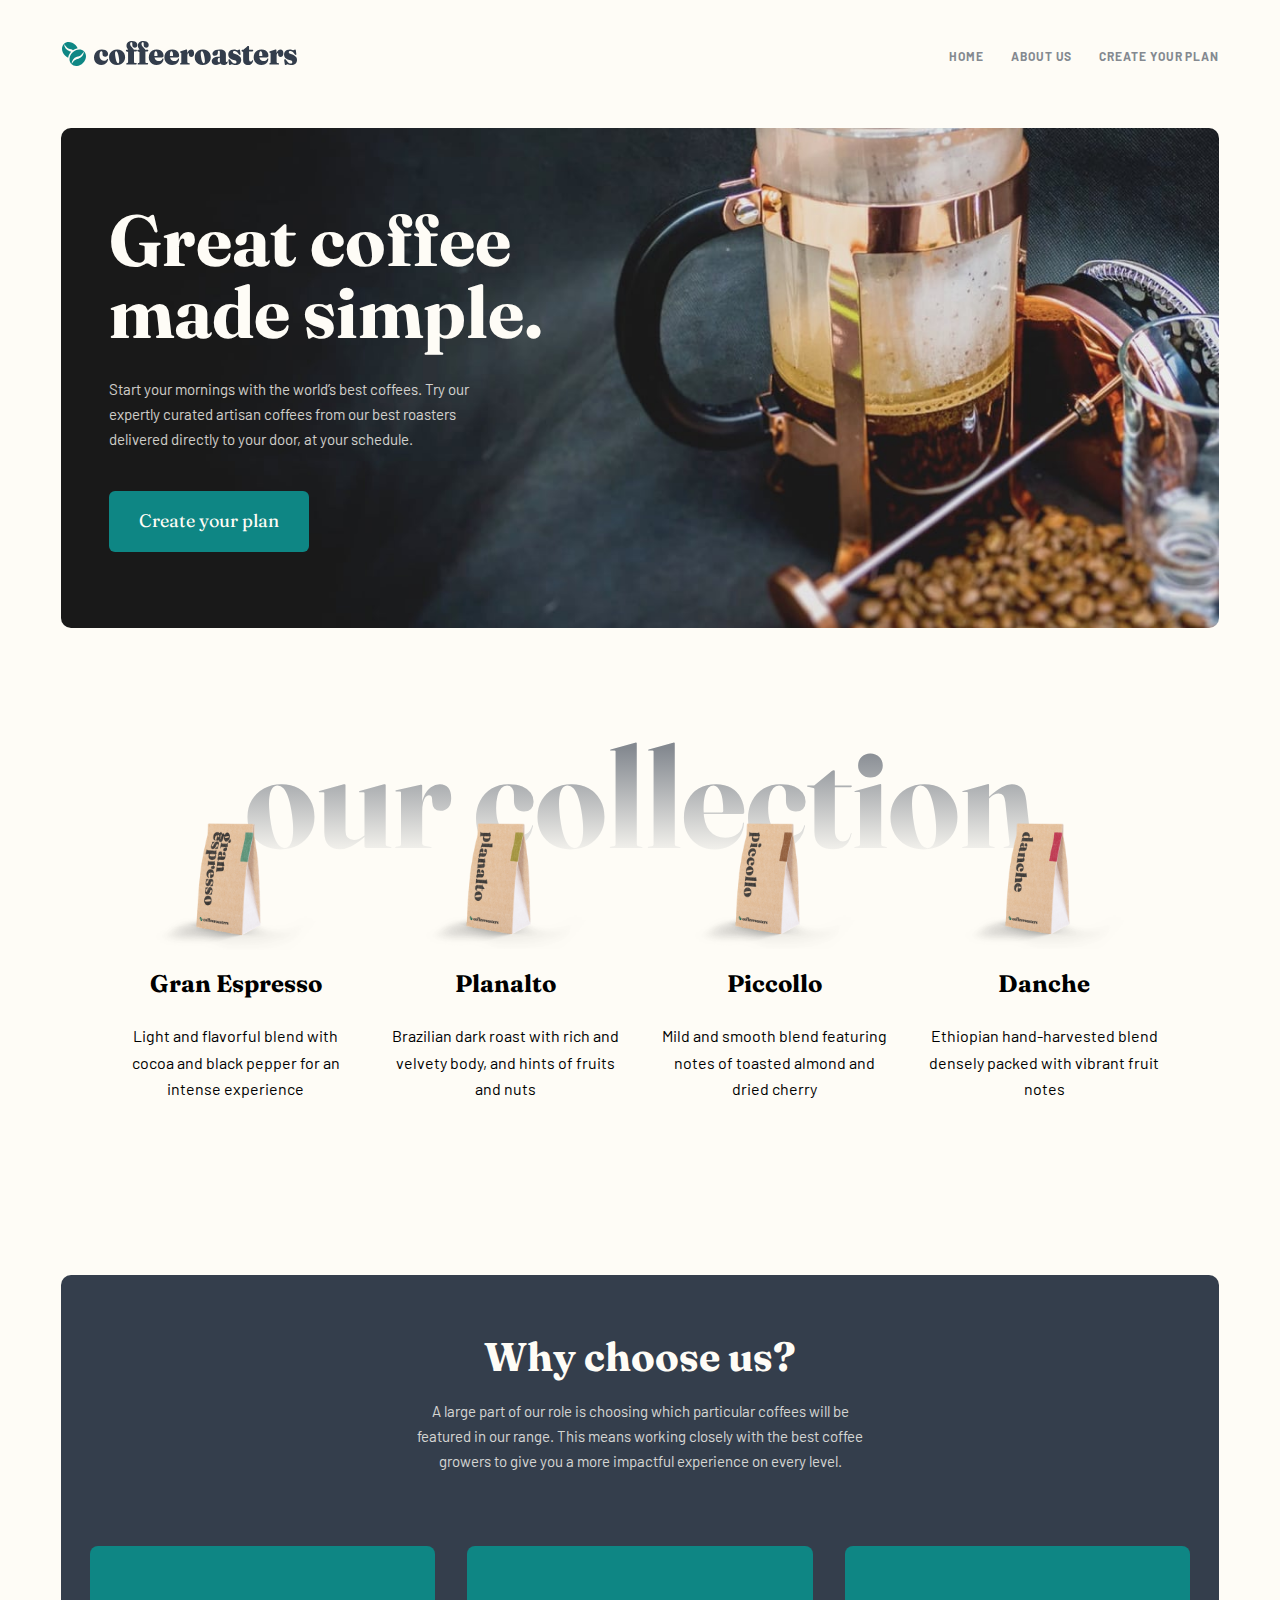
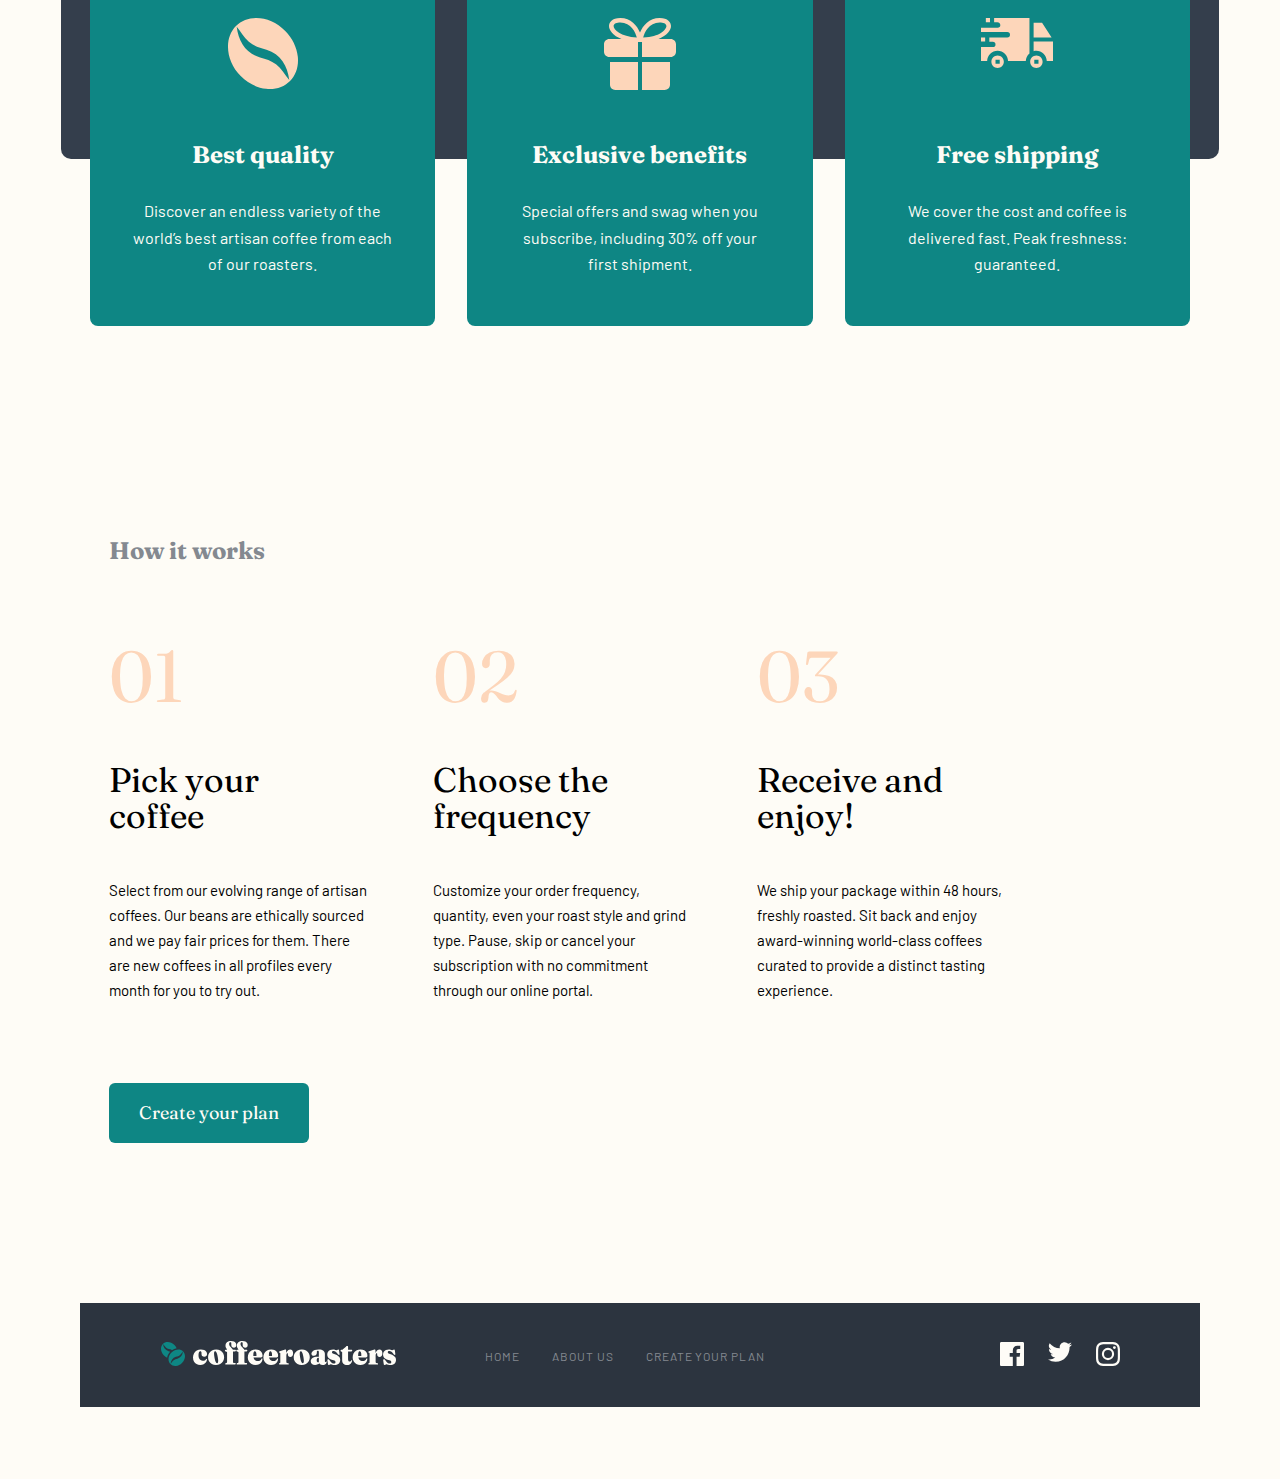
==== commit 440d7f3e: "homepage re-done with new media queries" ====
--- a/index.html
+++ b/index.html
@@ -96,6 +96,7 @@
                 </p>
               </div>
             </div>
+            <div class="break"></div>
             <div class="sort">
               <img
                 src="./assets/home/desktop/image-piccollo.png"
@@ -229,7 +230,7 @@
     <!-- Footer START -->
     <footer class="footer">
       <div class="footer-nav">
-        <svg width="237" height="27" xmlns="http://www.w3.org/2000/svg">
+        <a href="/index.html"><svg width="237" height="27" xmlns="http://www.w3.org/2000/svg">
           <g fill-rule="nonzero" fill="none">
             <path
               class="typeface"
@@ -241,11 +242,11 @@
               fill="#0E8784"
             />
           </g>
-        </svg>
+        </svg></a>
         <ul>
-          <li><a href="#" class="footer-nav-links">Home</a></li>
-          <li><a href="#" class="footer-nav-links">About us</a></li>
-          <li><a href="#" class="footer-nav-links">Create your plan</a></li>
+          <li><a href="index.html" class="footer-nav-links">Home</a></li>
+          <li><a href="about.html" class="footer-nav-links">About us</a></li>
+          <li><a href="plan.html" class="footer-nav-links">Create your plan</a></li>
         </ul>
       </div>
       <div class="social-media-links">
--- a/css/styles.css
+++ b/css/styles.css
@@ -389,6 +389,10 @@
   text-decoration: none;
 }
 
+main {
+  max-width: 90rem;
+}
+
 .btn {
   width: fit-content;
   margin: 0 auto;
@@ -562,6 +566,7 @@
     padding-left: 4.75%;
     padding-right: 4.75%;
     margin-bottom: 1.5rem;
+    margin-top: 2.5rem;
   }
 
   .toggle {
@@ -616,7 +621,7 @@
   fill: #FEFCF7;
 }
 
-@media only screen and (min-width: 420px) and (max-width: 768px) {
+@media (min-width: 768px) {
   .footer-nav ul {
     flex-direction: row;
     justify-content: space-evenly;
@@ -627,6 +632,7 @@
 
   .footer-nav {
     width: 60%;
+    max-width: 415px;
     text-align: center;
   }
 
@@ -638,7 +644,7 @@
     height: 18.9rem;
   }
 }
-@media only screen and (min-width: 900px) {
+@media only screen and (min-width: 1280px) {
   .footer {
     flex-direction: row;
     justify-content: space-between;
@@ -652,7 +658,8 @@
 
   .footer-nav {
     display: flex;
-    width: 58%;
+    width: 63%;
+    max-width: 605px;
     justify-content: space-between;
   }
 
@@ -676,7 +683,7 @@
     fill: #fdd6ba;
   }
 
-  .footer.plan {
+  .footer.plan-footer {
     margin-top: 28rem;
   }
 }
@@ -714,7 +721,7 @@
   color: #343e4c;
 }
 
-@media only screen and (min-width: 421px) {
+@media only screen and (min-width: 700px) {
   .main-navigation {
     left: 0;
     background-image: none;
@@ -755,6 +762,16 @@
   .container-outer {
     margin-left: 4.75%;
     margin-right: 4.75%;
+  }
+}
+@media only screen and (min-width: 900px) {
+  .container {
+    width: clamp(890px, 88%, 1130px);
+  }
+}
+@media (min-width: 600px) {
+  .background .container {
+    width: min(460px, 88%);
   }
 }
 .hero {
@@ -789,6 +806,7 @@
 .hero h1 {
   color: #fefcf6;
   margin-bottom: 1.5rem;
+  font-size: clamp(2rem, 9vw, 3.5rem);
 }
 .hero p {
   color: #fefcf6;
@@ -797,75 +815,116 @@
   margin-bottom: 2.5rem;
 }
 
-@media only screen and (min-width: 420px) and (max-width: 768px) {
+/* @media only screen and (min-width: 420px) and (max-width: 768px) {
+    .hero {
+        text-align: left;    
+        align-items: center;
+        padding-top: 0;
+        & .container {
+
+            margin-left: 3rem;
+        }& .btn {
+            margin-left: 0;
+        }& .heading-lg {
+            font-size: 3rem;
+        }&-home {
+            background-image: url(/assets/home/tablet/image-hero-coffeepress.jpg);
+        }&-about {
+            background-image: url(/assets/about/tablet/image-hero-whitecup.jpg);
+            & .heading-md {
+                font-size: 2rem;
+            }
+        }&-plan {
+            background-image: url(/assets/plan/tablet/image-hero-blackcup.jpg);
+            & .container {
+                padding-right: 1rem;
+            }
+        }
+    }
+} */
+@media (min-width: 560px) {
   .hero {
     text-align: left;
     align-items: center;
     padding-top: 0;
   }
+
   .hero .container {
-    width: 60%;
+    width: max(22rem, 71%);
     margin-left: 3rem;
   }
+
+  .hero-home {
+    background-image: url(/assets/home/tablet/image-hero-coffeepress.jpg);
+  }
+
+  .hero p {
+    width: min(90%, 45ch);
+  }
+
   .hero .btn {
     margin-left: 0;
   }
-  .hero .heading-lg {
-    font-size: 3rem;
-  }
-  .hero-home {
-    background-image: url(/assets/home/tablet/image-hero-coffeepress.jpg);
-  }
-  .hero-about {
-    background-image: url(/assets/about/tablet/image-hero-whitecup.jpg);
-  }
-  .hero-about .heading-md {
-    font-size: 2rem;
-  }
-  .hero-plan {
-    background-image: url(/assets/plan/tablet/image-hero-blackcup.jpg);
-  }
-  .hero-plan .container {
-    padding-right: 1rem;
-  }
-}
-@media only screen and (min-width: 900px) {
+
+  .hero h1 {
+    line-height: 1;
+  }
+}
+@media (min-width: 800px) {
+  .hero .container {
+    max-width: 500px;
+  }
+}
+@media (min-width: 960px) {
+  .hero h1 {
+    font-size: clamp(3.5rem, 6vw, 4.5rem);
+    margin-bottom: 1.8rem;
+  }
+}
+@media (min-width: 1280px) {
   .hero-home {
     background-image: url(/assets/home/desktop/image-hero-coffeepress.jpg);
   }
-  .hero-home .btn {
-    margin-left: 0;
-  }
-
-  .hero-about {
-    background-image: url(/assets/about/desktop/image-hero-whitecup.jpg);
-    margin-bottom: 9.5rem;
-  }
-
-  .hero-plan {
-    background-image: url(/assets/plan/desktop/image-hero-blackcup.jpg);
-  }
-}
-.hero .container {
-  text-align: left;
-  width: 40%;
-  margin-left: 4rem;
-}
+}
+/* @media only screen and (min-width: 900px) {
+    .hero-home {
+        background-image: url(/assets/home/desktop/image-hero-coffeepress.jpg);
+        margin-bottom: 10rem;
+        & .btn {
+            margin-left: 0;
+        }
+    }
+
+    .hero .heading-lg {
+        font-size: max(5vw, 2.8rem);
+        line-height: max(3rem, 5vw);
+    }
+
+    .hero-about {
+        background-image: url(/assets/about/desktop/image-hero-whitecup.jpg);
+        margin-bottom: 9.5rem;
+    }
+    .hero-plan {
+        background-image: url(/assets/plan/desktop/image-hero-blackcup.jpg);
+    }
+    .hero .container {
+        text-align: left;
+        width: 40%;
+        margin-left: 4rem;
+    }
+}
+
+
+
 
 @media only screen and (min-width: 1400px) {
-  .hero .heading-lg {
-    font-size: 4.5rem;
-    line-height: 4.5rem;
-  }
-
-  .hero p {
-    width: 80%;
-  }
-
-  .hero-about h1 {
-    font-size: 2.5rem;
-  }
-}
+    .hero p {
+        width: 80%;
+    }
+    .hero-about h1 {
+        font-size: 2.5rem;
+    }
+} */
 .coffee-collection {
   margin-bottom: 8.75rem;
   text-align: center;
@@ -892,70 +951,156 @@
   flex-direction: column;
   justify-content: space-between;
   align-items: center;
+  /* border: 1px solid red; */
 }
 .sort img {
   width: 70%;
+  max-width: 230px;
 }
 .sort:not(:last-of-type) {
-  margin-bottom: 4rem;
-}
-
+  margin-bottom: 5rem;
+}
+
+/* .sort > * {
+    border: 1px solid green;
+} */
 .sort-description {
   text-align: center;
+  max-width: 34ch;
 }
 .sort-description h4 {
   margin-bottom: 0.9375rem;
 }
 
-@media only screen and (min-width: 421px) and (max-width: 768px) {
-  .coffee-collection .heading-lg {
-    font-size: 4rem;
-  }
-
+@media (min-width: 560px) {
   .coffee-collection .container {
     width: 100%;
     position: relative;
   }
 
+  .coffee-collection .heading-lg {
+    font-size: clamp(4rem, 11vw, 9.5rem);
+  }
+}
+@media (min-width: 640px) {
   .sort {
     flex-direction: row;
-  }
+    margin-left: auto;
+    margin-right: auto;
+    margin-bottom: 2rem !important;
+    width: clamp(560px, 80%, 95%);
+  }
+
   .sort-description {
     text-align: left;
-    margin-bottom: 3rem;
-    max-width: 32ch;
   }
 
   .coffee-sorts {
     margin-left: 2.5rem;
     margin-right: 2.5rem;
-    margin-top: -4rem;
+    margin-top: -5rem;
     position: relative;
     z-index: 2;
   }
-}
-@media only screen and (min-width: 1440px) {
-  .coffee-collection .heading-lg {
-    font-size: 10rem;
-    padding-bottom: 2.55rem;
-  }
-
+
+  .sort img {
+    max-width: 250px;
+  }
+}
+@media (min-width: 960px) {
   .coffee-sorts {
     display: flex;
-    gap: 2rem;
+    flex-wrap: wrap;
     margin-top: -3rem;
-    position: relative;
-    z-index: 2;
   }
 
   .sort {
-    height: 20.5rem;
-    margin-bottom: 0;
-  }
+    width: 50%;
+    flex-direction: column;
+  }
+
   .sort-description {
-    width: 90%;
-  }
-}
+    text-align: center;
+  }
+
+  .break {
+    flex-basis: 100%;
+    height: 2rem;
+  }
+
+  .coffee-collection .heading-lg {
+    padding-bottom: 2.5rem;
+  }
+}
+@media (min-width: 1280px) {
+  .coffee-sorts {
+    flex-wrap: nowrap;
+  }
+
+  .sort {
+    max-width: 230px;
+  }
+
+  .break {
+    flex-basis: 0%;
+  }
+}
+/* @media only screen and (min-width: 560px) and (max-width: 1059px) {
+    .coffee-collection .heading-lg {
+        font-size: 12vw;
+    }
+
+    .coffee-collection .container {
+        width: 100%;
+        position: relative;
+    }
+    .sort {
+        flex-direction: row;
+        margin-left: auto;
+        margin-right: auto;
+        margin-bottom: 2rem!important;
+        width: clamp(560px, 75%, 95%);
+        &-description {
+            text-align: left;
+            margin-bottom: 3rem;
+            max-width: 32ch;           
+        }
+    }
+    .coffee-sorts {
+        margin-left: 2.5rem;
+        margin-right: 2.5rem;
+        margin-top: -4rem;
+        position: relative;
+        z-index: 2;
+    }
+}
+
+@media only screen and (min-width: 1060px) {
+    .coffee-sorts {
+        display: flex;
+        gap: 2rem;
+        margin-top: -3rem;
+        position: relative;
+        z-index: 2;
+    }
+    .sort {
+        height: 20.5rem;
+        margin-bottom: 0;
+        &-description {
+            max-width: 28ch;
+        }
+    }
+
+}
+
+@media only screen and (min-width: 900px) {
+    .coffee-collection .heading-lg {
+        font-size: clamp(6rem, 11vw, 9.5rem);
+        padding-bottom: 2.55rem;
+    }
+
+
+} */
 .benefits {
   position: relative;
 }
@@ -980,6 +1125,9 @@
 .cards {
   position: absolute;
   top: 33%;
+  left: 50%;
+  transform: translateX(-50%);
+  width: 95%;
 }
 
 .card {
@@ -1000,71 +1148,146 @@
   width: 4.5rem;
 }
 .card-wrapper {
-  width: 80%;
+  width: 85%;
   color: #fefcf6;
   text-align: center;
   margin-top: 2.3rem;
 }
 .card-wrapper h5 {
   margin-bottom: 1.2rem;
-}
-
-@media only screen and (min-width: 420px) and (max-width: 768px) {
+  font-size: min(6vw, 1.5rem);
+}
+
+@media (min-width: 560px) {
   .card {
+    width: 400px;
+  }
+}
+@media (min-width: 700px) {
+  .card {
+    width: 86%;
     flex-direction: row;
     justify-content: space-between;
     align-items: center;
     height: unset;
     padding: 2.5rem;
   }
-  .card .card-wrapper {
+
+  .card-wrapper {
     text-align: left;
+    margin-top: 0;
     width: 74%;
-    margin-top: unset;
+  }
+
+  .cards {
+    width: min(100%, 740px);
+    top: 44%;
   }
 
   .background {
-    height: 37rem;
-  }
-  .background .container {
-    width: 73%;
-  }
-
+    height: 37.25rem;
+  }
+}
+@media (min-width: 1280px) {
   .cards {
-    top: 45%;
-  }
-}
+    display: flex;
+    width: min(100%, 1100px);
+    gap: 2rem;
+    top: 56%;
+  }
+
+  .card {
+    flex-direction: column;
+    height: 380px;
+    justify-content: space-between;
+    padding-top: 4.5rem;
+    padding-bottom: 3rem;
+  }
+
+  .card-wrapper {
+    text-align: center;
+    width: 100%;
+  }
+
+  .background {
+    height: 30.25rem;
+  }
+
+  .benefits .heading-md {
+    font-size: 2.5rem;
+  }
+}
+/* @media only screen and (min-width: 560px) {
+    .card {
+        flex-direction: row;
+        justify-content: space-between;
+        align-items: center;
+        height: unset;
+        padding: 2.5rem;
+        & .card-wrapper {
+            text-align: left;
+            width: 74%;
+            margin-top: unset;
+        }
+    }
+    .background {
+        height: 37rem;
+        & .container {
+            width: 73%;
+        }
+    }
+    .cards {
+        top: 45%;
+    }
+}
+
+@media only screen and (min-width: 560px) {
+    .cards {
+        display: flex;
+        flex-direction: column;
+    }
+}
+
 @media only screen and (min-width: 900px) {
-  .benefits .container {
-    max-width: 40%;
-  }
-  .benefits .container .heading-md {
-    font-size: 2.5rem;
-  }
-
-  .benefits .cards {
-    display: flex;
-    gap: 2rem;
-    margin-left: 5rem;
-    margin-right: 5rem;
-    top: 57%;
-  }
-
-  .benefits .background {
-    height: 28.25rem;
-  }
-
-  .card-wrapper {
-    width: 75%;
-  }
-
-  .card {
-    padding-bottom: 3.125rem;
-    justify-content: space-between;
-  }
-}
+    .benefits .cards {
+        display: flex;
+        flex-direction: row;
+        gap: 2rem;
+        margin-left: 5rem;
+        margin-right: 5rem;
+        top: 57%;  
+    }
+}
+
+@media only screen and (min-width: 900px) {
+    .benefits .container {
+        max-width: 40%;
+        & .heading-md {
+            font-size: 2.5rem;
+        }
+    }
+     .benefits .cards {
+        display: flex;
+        gap: 2rem;
+        margin-left: 5rem;
+        margin-right: 5rem;
+        top: 57%;
+
+    } 
+    .benefits .background {
+        height: 28.25rem;
+    }
+    .card-wrapper {
+        width: 75%;
+    }
+    .card {
+        padding-bottom: 3.125rem;
+        justify-content: space-between;
+    }
+
+} */
 .how-it-works {
-  margin-top: 41.8rem;
+  margin-top: 46rem;
   text-align: center;
 }
 .how-it-works h4 {
@@ -1089,74 +1312,140 @@
 }
 .step p {
   font-size: 0.9375rem;
+  max-width: 350px;
+  margin: 0 auto;
 }
 .step .number {
   font-family: "Fraunces", serif;
   font-size: 4.5rem;
   color: #fdd6ba;
 }
-
-@media only screen and (min-width: 420px) and (max-width: 768px) {
+.step .circle-steps {
+  display: none;
+}
+
+@media (min-width: 700px) {
   .how-it-works {
     margin-top: 30rem;
+  }
+}
+@media (min-width: 768px) {
+  .how-it-works {
+    margin-top: 30rem;
+    margin-bottom: 10rem;
     text-align: left;
   }
-  .how-it-works .btn {
-    margin-top: 7rem;
-  }
-
-  .steps {
-    margin-top: 2.75rem;
-    display: flex;
-    align-items: flex-start;
-  }
-
-  .step {
-    padding-right: 0.95rem;
-  }
-
-  .step > * {
-    margin-bottom: 2rem;
-  }
-
-  .circle-steps {
-    background-image: url(/assets/shared/desktop/circles-tablet.svg);
-    width: 500px;
-    height: 39px;
-    background-repeat: no-repeat;
-    margin-top: 2.125rem;
-  }
-}
-@media only screen and (min-width: 900px) {
-  .how-it-works {
-    margin-top: 25.8rem;
-    text-align: left;
-    margin-left: 5rem;
-    margin-right: 5rem;
-  }
-
-  .circle-steps {
-    background-image: url(/assets/home/desktop/cicles-desktop.svg);
-    background-repeat: no-repeat;
-    background-size: contain;
-    height: 39px;
-    margin-top: 2.125rem;
-    width: 770px;
+
+  .step p {
+    margin: 0;
+    width: 212px;
   }
 
   .steps {
     display: flex;
-    gap: 6.5rem;
+    gap: 2rem;
   }
 
   .step {
-    max-width: 23%;
-    height: 21rem;
-  }
+    max-width: 212px;
+    height: 23rem;
+    flex: 1;
+  }
+
+  .step:last-of-type p {
+    padding-right: 10px;
+  }
+}
+@media (min-width: 900px) {
+  .steps {
+    gap: 5rem;
+  }
+
   .step .heading-md {
-    font-size: 2rem;
-  }
-}
+    font-size: 3.8ch;
+  }
+}
+@media (min-width: 1100px) {
+  .steps {
+    gap: 7rem;
+  }
+
+  .step p {
+    width: 260px;
+  }
+}
+@media (min-width: 1280px) {
+  .how-it-works {
+    margin-top: 23rem;
+    margin-left: 3rem;
+  }
+}
+@media (min-width: 1440px) {
+  .how-it-works {
+    padding-left: 6.5rem;
+  }
+}
+/* @media only screen and (min-width: 560px) and (max-width: 768px) {
+    .how-it-works {
+        margin-top: 30rem;
+        text-align: left;
+        & .btn {
+            margin-top: 7rem;
+        }
+    }
+
+    .steps {
+        margin-top: 2.75rem;
+        display: flex;
+        align-items: flex-start;
+
+    }
+
+    .step {
+        padding-right: 0.95rem;
+    }
+
+    .step > * {
+        margin-bottom: 2rem;
+    }
+
+    .circle-steps {
+        background-image: url(/assets/shared/desktop/circles-tablet.svg);
+        width: 500px;
+        height: 39px;
+        background-repeat: no-repeat;
+        margin-top: 2.125rem;
+    }
+} */
+/* @media only screen and (min-width: 900px) {
+    .how-it-works {
+        margin-top: 25.8rem;
+        text-align: left;
+        margin-left: 5rem;
+        margin-right: 5rem;
+    }
+
+    .circle-steps {
+        background-image: url(/assets/home/desktop/cicles-desktop.svg);
+        background-repeat: no-repeat;
+        background-size: contain;
+        height: 39px;
+        margin-top: 2.125rem;
+        width: 770px;
+
+    }
+    .steps {
+        display: flex;
+        gap: 6.5rem;
+    }
+    .step {
+        max-width: 23%;
+        height: 21rem;
+        & .heading-md {
+            font-size: 2rem;
+        }
+    }
+} */
 .our-commitment {
   text-align: center;
   margin-bottom: 12.2rem;
@@ -1345,6 +1634,10 @@
   display: none;
 }
 
+.circle-steps {
+  display: none;
+}
+
 @media only screen and (min-width: 420px) and (max-width: 768px) {
   .circle-steps {
     background-image: url(/assets/plan/tablet/line.svg);
@@ -1501,11 +1794,14 @@
     font-size: 1.5rem;
   }
   .sidebar ul li {
-    margin-bottom: 2.5rem;
-    color: #848990;
+    margin-bottom: 1.5rem;
+    color: rgba(44, 52, 63, 0.4);
   }
   .sidebar ul li span {
     margin-right: 1.5rem;
+  }
+  .sidebar ul li:hover {
+    color: rgba(44, 52, 63, 0.6);
   }
 
   .option:hover {
